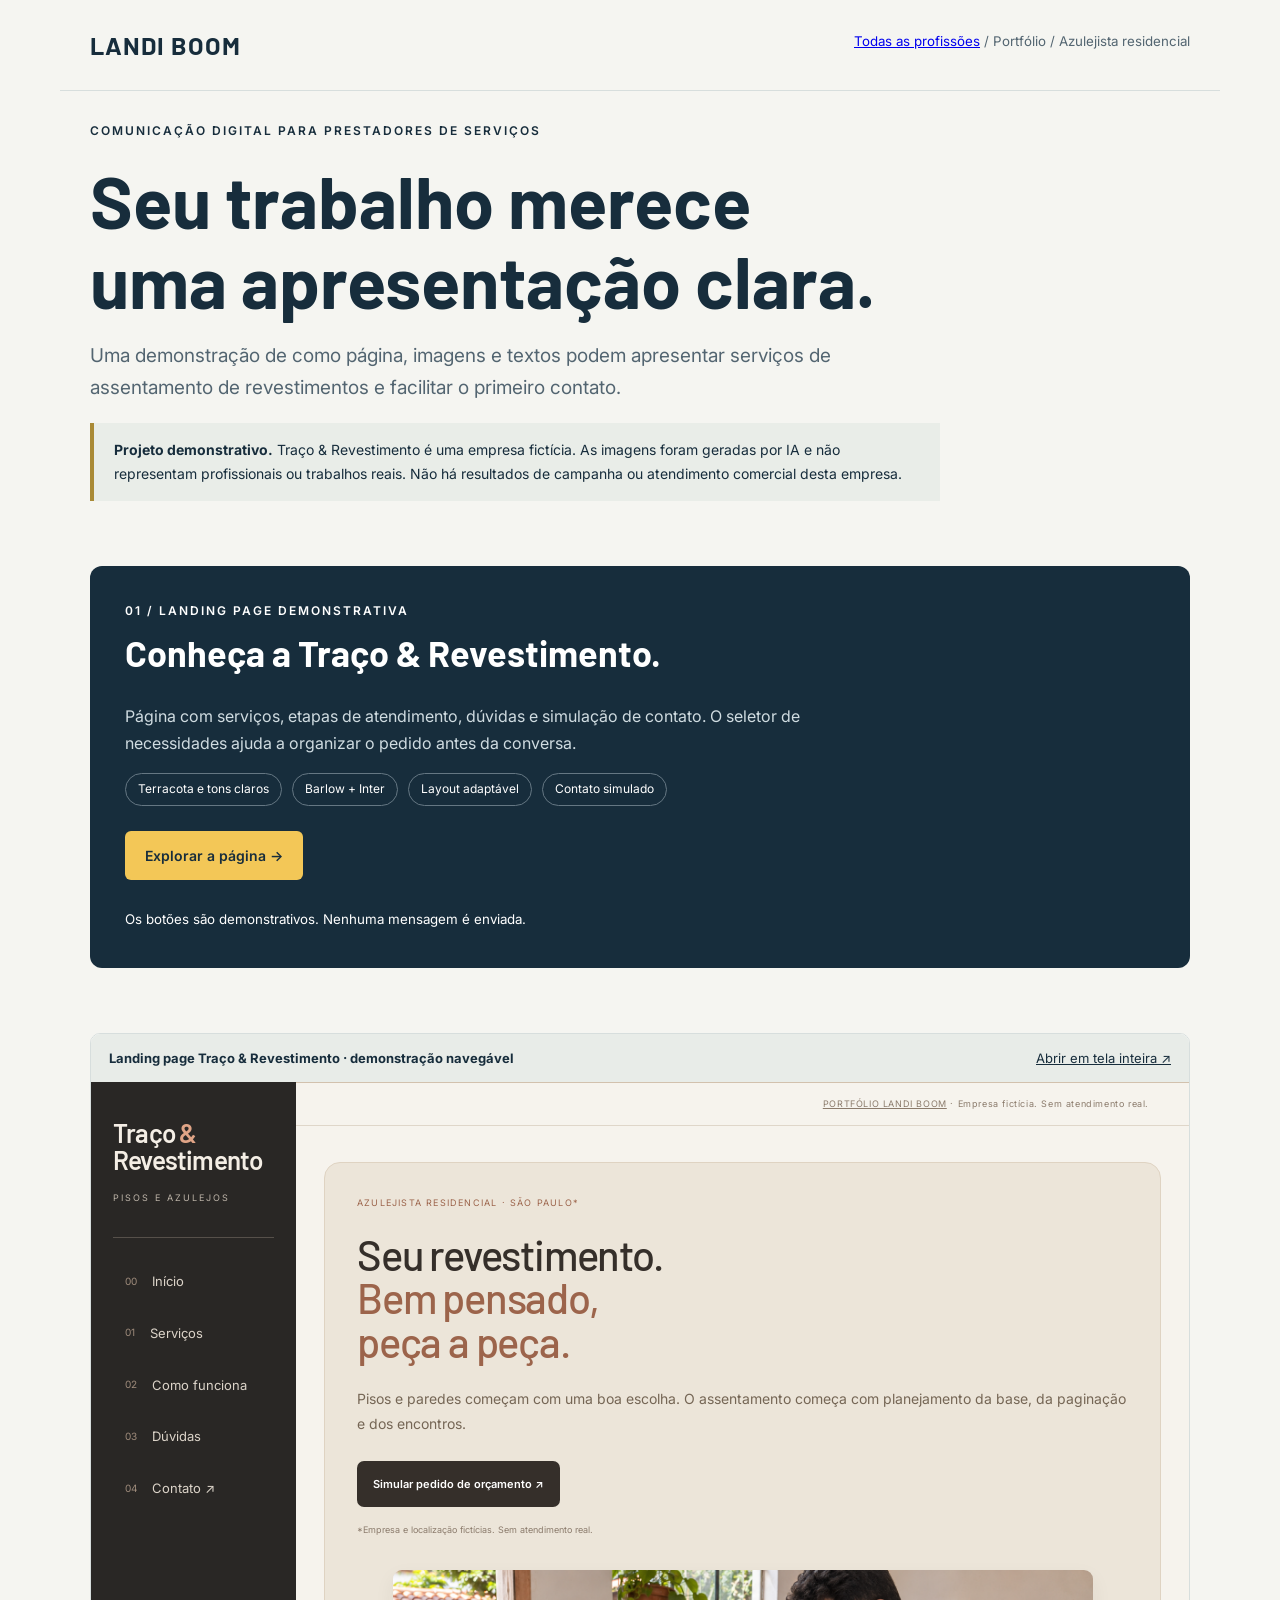
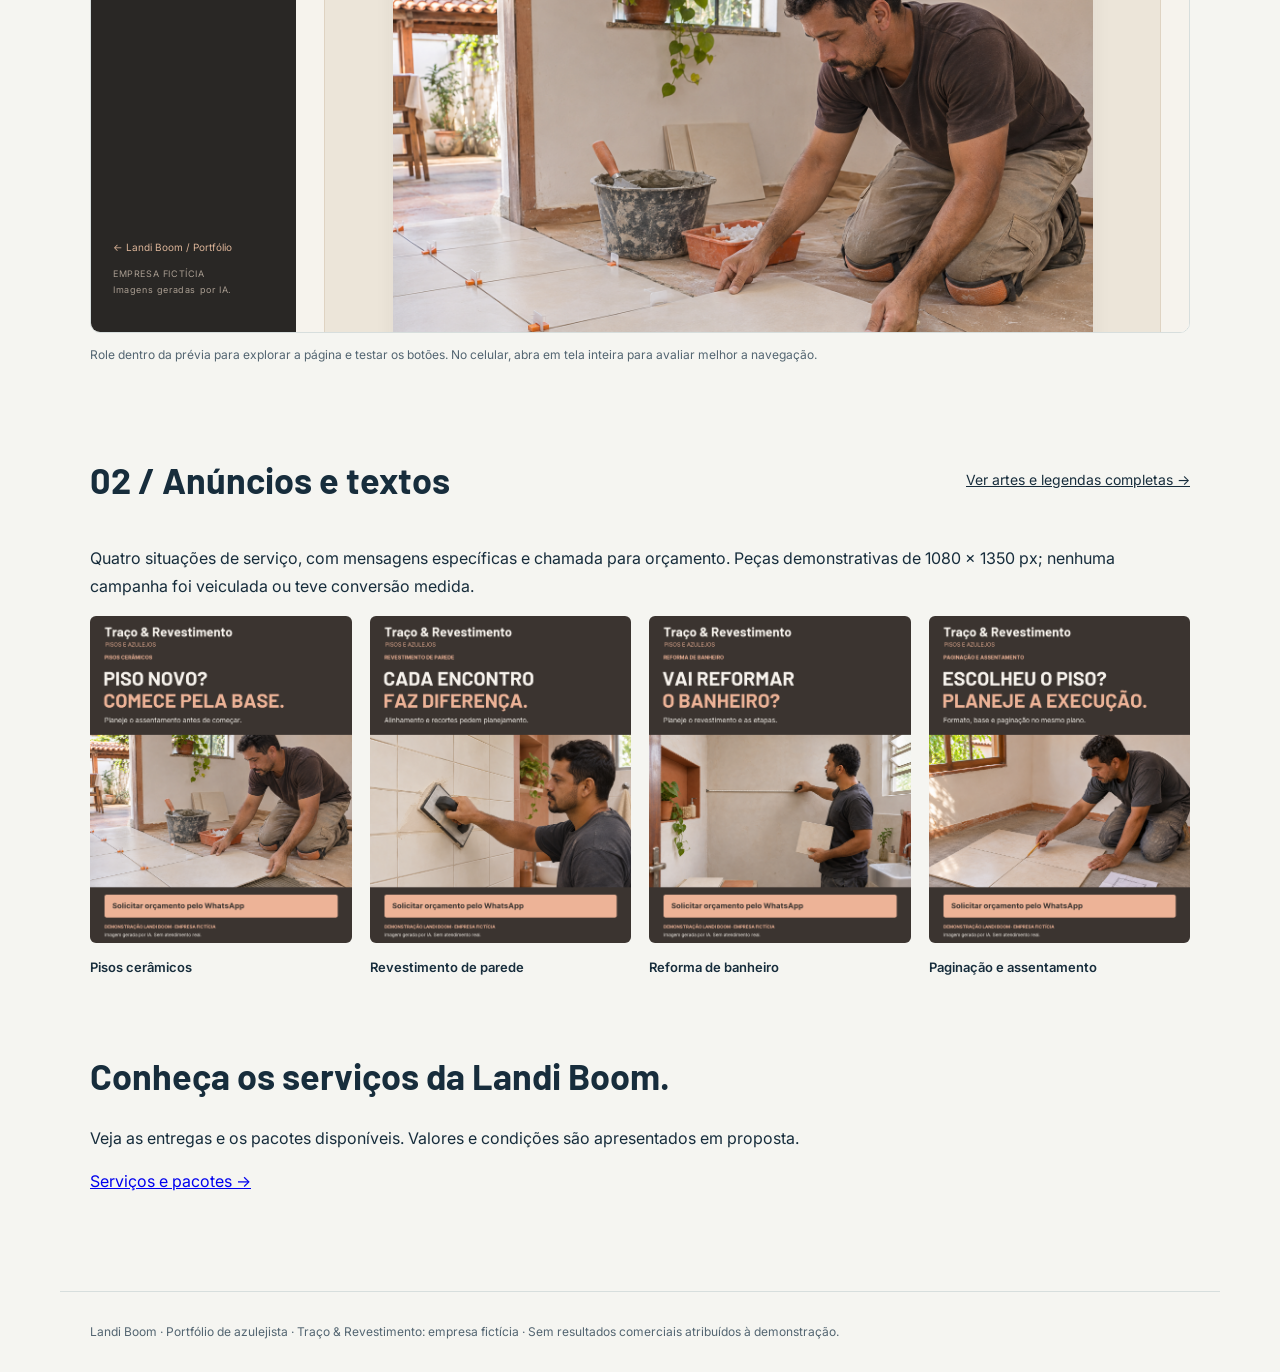
==== portfolio/azulejista/index.html @ f0038b18 "Publica site institucional e portfolio da Landi Boom" ====
<!doctype html><html lang="pt-BR"><head><meta charset="utf-8"><meta name="viewport" content="width=device-width,initial-scale=1"><title>Landi Boom | Portfólio de azulejista</title><meta name="description" content="Demonstração de landing page e anúncios para azulejista residencial. Projeto fictício Traço & Revestimento, por Landi Boom."><link href="https://fonts.googleapis.com/css2?family=Barlow:wght@600;700&family=Inter:wght@400;600&display=swap" rel="stylesheet"><style>
*{box-sizing:border-box}body{margin:0;background:#f5f5f1;color:#172d3c;font:16px/1.7 Inter,Arial,sans-serif}main,header,footer{max-width:1160px;padding:30px;margin:auto}header{display:flex;justify-content:space-between;gap:20px;border-bottom:1px solid #d7dedd}.brand{font:700 25px Barlow,Arial,sans-serif;letter-spacing:1px}header small{color:#536571}h1,h2,h3{font-family:Barlow,Arial,sans-serif;line-height:1.1}h1{font-size:clamp(42px,6vw,72px);margin:20px 0}h2{font-size:36px}h3{font-size:25px}.kicker{font-size:12px;font-weight:600;letter-spacing:2px;text-transform:uppercase}.lead{font-size:19px;max-width:760px;color:#536571}.notice{border-left:4px solid #a98a36;padding:15px 20px;background:#e9ede8;font-size:14px;max-width:850px}.actions{display:flex;gap:12px;flex-wrap:wrap;margin:25px 0}.button{display:inline-block;background:#172d3c;color:white;border-radius:6px;padding:13px 20px;text-decoration:none;font-weight:600;font-size:14px}.button.secondary{background:#e6eae6;color:#172d3c}section{margin:65px 0}.project{padding:35px;background:#172d3c;color:white;border-radius:12px}.project h2{margin-top:12px}.project p{max-width:760px;color:#d0dce1}.project .button{background:#f3c757;color:#172d3c}.tags{display:flex;gap:10px;flex-wrap:wrap}.tags span{border:1px solid #657783;border-radius:30px;padding:5px 12px;font-size:12px}.gallery{display:grid;grid-template-columns:repeat(4,1fr);gap:18px}.gallery img{width:100%;height:auto;display:block;border-radius:6px}.gallery a{color:inherit;text-decoration:none}.gallery p{font-size:13px;font-weight:600}.section-head{display:flex;justify-content:space-between;align-items:center;gap:20px}.section-head a{color:inherit;font-size:14px}.table-wrap{overflow-x:auto}table{width:100%;border-collapse:collapse;background:white;font-size:14px}th,td{padding:18px;text-align:left;vertical-align:top;border-bottom:1px solid #d7dedd}th{background:#e8ece8;font-size:12px}td:first-child{font-weight:600}td:nth-child(2){min-width:260px}.terms{font-size:13px;color:#536571;max-width:950px}.terms li{margin:10px 0}.conditions{display:grid;grid-template-columns:1fr 1fr;gap:25px}.conditions article{background:white;padding:24px;border:1px solid #d7dedd;border-radius:8px}.conditions h3{margin:0 0 15px}.conditions p{font-size:14px}.status{font-size:13px;color:#536571}footer{border-top:1px solid #d7dedd;font-size:12px;color:#536571}a:focus-visible{outline:3px solid #94731e;outline-offset:4px}@media(max-width:800px){main,header,footer{padding:22px}.gallery{grid-template-columns:1fr 1fr}.conditions{grid-template-columns:1fr}.project{padding:24px}.section-head{align-items:start;flex-direction:column}header{flex-direction:column;gap:0}section{margin:45px 0}}@media print{.actions{display:none}section{break-inside:avoid}.gallery{grid-template-columns:repeat(4,1fr)}body{font-size:11px}h1{font-size:38px}}
.demo-preview{margin-top:28px;border:1px solid #d7dedd;border-radius:10px;overflow:hidden;background:white}.preview-bar{display:flex;justify-content:space-between;align-items:center;gap:15px;padding:13px 18px;background:#e8ece8;font-size:13px}.preview-bar a{color:#172d3c}.demo-preview iframe{display:block;width:100%;height:850px;border:0;background:#f7f7f2}.preview-hint{font-size:12px;color:#536571;margin:12px 0}@media(max-width:800px){.demo-preview iframe{height:720px}.preview-bar{align-items:start;flex-direction:column;gap:5px}}@media print{.demo-preview{display:none}}
</style><style>.portfolio-float-tools{position:fixed;right:18px;bottom:18px;z-index:200;display:flex;flex-direction:column;gap:10px}.portfolio-float-tools a,.portfolio-float-tools button{width:47px;height:47px;display:grid;place-items:center;background:#172018;color:#fff;border:1px solid #d4dfce;border-radius:50%;box-shadow:0 3px 12px #0003;text-decoration:none;font:600 23px/1 Arial,sans-serif;cursor:pointer}.portfolio-float-tools a:hover,.portfolio-float-tools button:hover{background:#344732}.portfolio-float-tools a:focus-visible,.portfolio-float-tools button:focus-visible{outline:3px solid #00e635;outline-offset:3px}.floating-top,.top#top{display:none!important}@media(max-width:700px){.portfolio-float-tools{right:12px;bottom:calc(12px + env(safe-area-inset-bottom,0px))}}@media print{.portfolio-float-tools{display:none}}</style><style>.standard-portfolio-top{position:fixed;right:24px;bottom:24px;z-index:200;width:50px;height:50px;display:grid;place-items:center;border:1px solid #111711;border-radius:50%;background:#00e635;color:#101610;text-decoration:none;font:600 28px/1 Arial,sans-serif;box-shadow:0 4px 16px #0003}.standard-portfolio-top[hidden]{display:none}.standard-portfolio-top:hover{background:#00ce30}.standard-portfolio-top:focus-visible{outline:3px solid #f000d4;outline-offset:4px}@media(max-width:850px){.standard-portfolio-top{right:16px;bottom:calc(16px + env(safe-area-inset-bottom,0px));width:48px;height:48px}}</style></head><body><header><span class="brand">LANDI BOOM</span><small><a href="../index.html">Todas as profissões</a> / Portfólio / Azulejista residencial</small></header><main><div class="kicker">Comunicação digital para prestadores de serviços</div><h1>Seu trabalho merece<br>uma apresentação clara.</h1><p class="lead">Uma demonstração de como página, imagens e textos podem apresentar serviços de assentamento de revestimentos e facilitar o primeiro contato.</p><p class="notice"><strong>Projeto demonstrativo.</strong> Traço & Revestimento é uma empresa fictícia. As imagens foram geradas por IA e não representam profissionais ou trabalhos reais. Não há resultados de campanha ou atendimento comercial desta empresa.</p>
<section class="project"><div class="kicker">01 / Landing page demonstrativa</div><h2>Conheça a Traço & Revestimento.</h2><p>Página com serviços, etapas de atendimento, dúvidas e simulação de contato. O seletor de necessidades ajuda a organizar o pedido antes da conversa.</p><div class="tags"><span>Terracota e tons claros</span><span>Barlow + Inter</span><span>Layout adaptável</span><span>Contato simulado</span></div><div class="actions"><a class="button" href="demonstracao/index.html">Explorar a página →</a></div><small>Os botões são demonstrativos. Nenhuma mensagem é enviada.</small></section>
<div class="demo-preview"><div class="preview-bar"><strong>Landing page Traço & Revestimento · demonstração navegável</strong><a href="demonstracao/index.html" target="_blank" rel="noopener">Abrir em tela inteira ↗</a></div><iframe src="demonstracao/index.html" title="Landing page demonstrativa da Traço & Revestimento" loading="lazy"></iframe></div><p class="preview-hint">Role dentro da prévia para explorar a página e testar os botões. No celular, abra em tela inteira para avaliar melhor a navegação.</p>
<section><div class="section-head"><h2>02 / Anúncios e textos</h2><a href="anuncios/index.html">Ver artes e legendas completas →</a></div><p>Quatro situações de serviço, com mensagens específicas e chamada para orçamento. Peças demonstrativas de 1080 × 1350 px; nenhuma campanha foi veiculada ou teve conversão medida.</p><div class="gallery"><a href="anuncios/anuncio-1.png"><img src="anuncios/anuncio-1.png" alt="Anúncio demonstrativo: Pisos cerâmicos" width="1080" height="1350" loading="lazy"><p>Pisos cerâmicos</p></a><a href="anuncios/anuncio-2.png"><img src="anuncios/anuncio-2.png" alt="Anúncio demonstrativo: Revestimento de parede" width="1080" height="1350" loading="lazy"><p>Revestimento de parede</p></a><a href="anuncios/anuncio-3.png"><img src="anuncios/anuncio-3.png" alt="Anúncio demonstrativo: Reforma de banheiro" width="1080" height="1350" loading="lazy"><p>Reforma de banheiro</p></a><a href="anuncios/anuncio-4.png"><img src="anuncios/anuncio-4.png" alt="Anúncio demonstrativo: Paginação e assentamento" width="1080" height="1350" loading="lazy"><p>Paginação e assentamento</p></a></div></section>
<section id="proposta"><h2>Conheça os serviços da Landi Boom.</h2><p>Veja as entregas e os pacotes disponíveis. Valores e condições são apresentados em proposta.</p><a href="../../servicos.html">Serviços e pacotes →</a></section></main><footer>Landi Boom · Portfólio de azulejista · Traço & Revestimento: empresa fictícia · Sem resultados comerciais atribuídos à demonstração.</footer><a class="standard-portfolio-top" id="portfolio-standard-top" href="#" aria-label="Voltar ao topo" title="Voltar ao topo" hidden>↑</a><script>const standardTop=document.getElementById('portfolio-standard-top');function showStandardTop(){standardTop.hidden=window.scrollY<400;}window.addEventListener('scroll',showStandardTop,{passive:true});window.addEventListener('pageshow',showStandardTop);showStandardTop();standardTop.addEventListener('click',event=>{event.preventDefault();window.scrollTo({top:0,behavior:window.matchMedia('(prefers-reduced-motion: reduce)').matches?'auto':'smooth'});});</script></body></html>
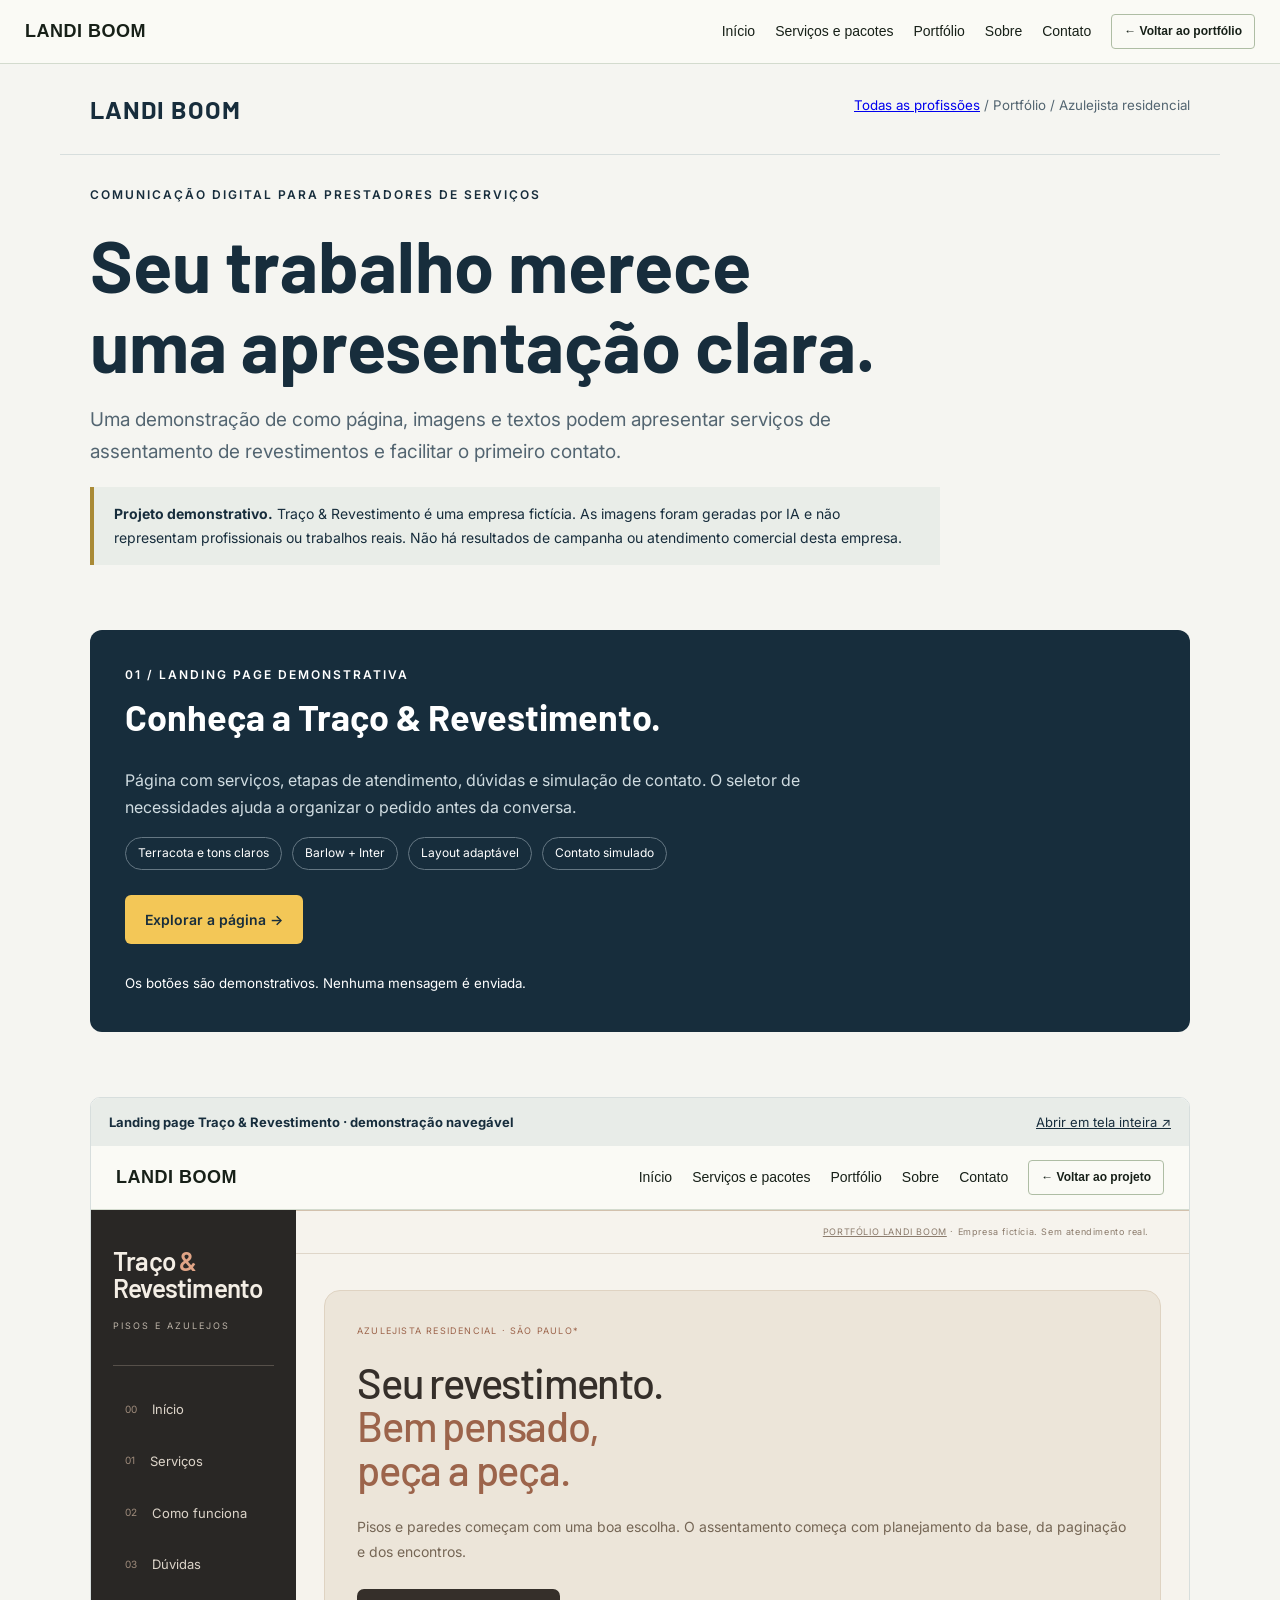
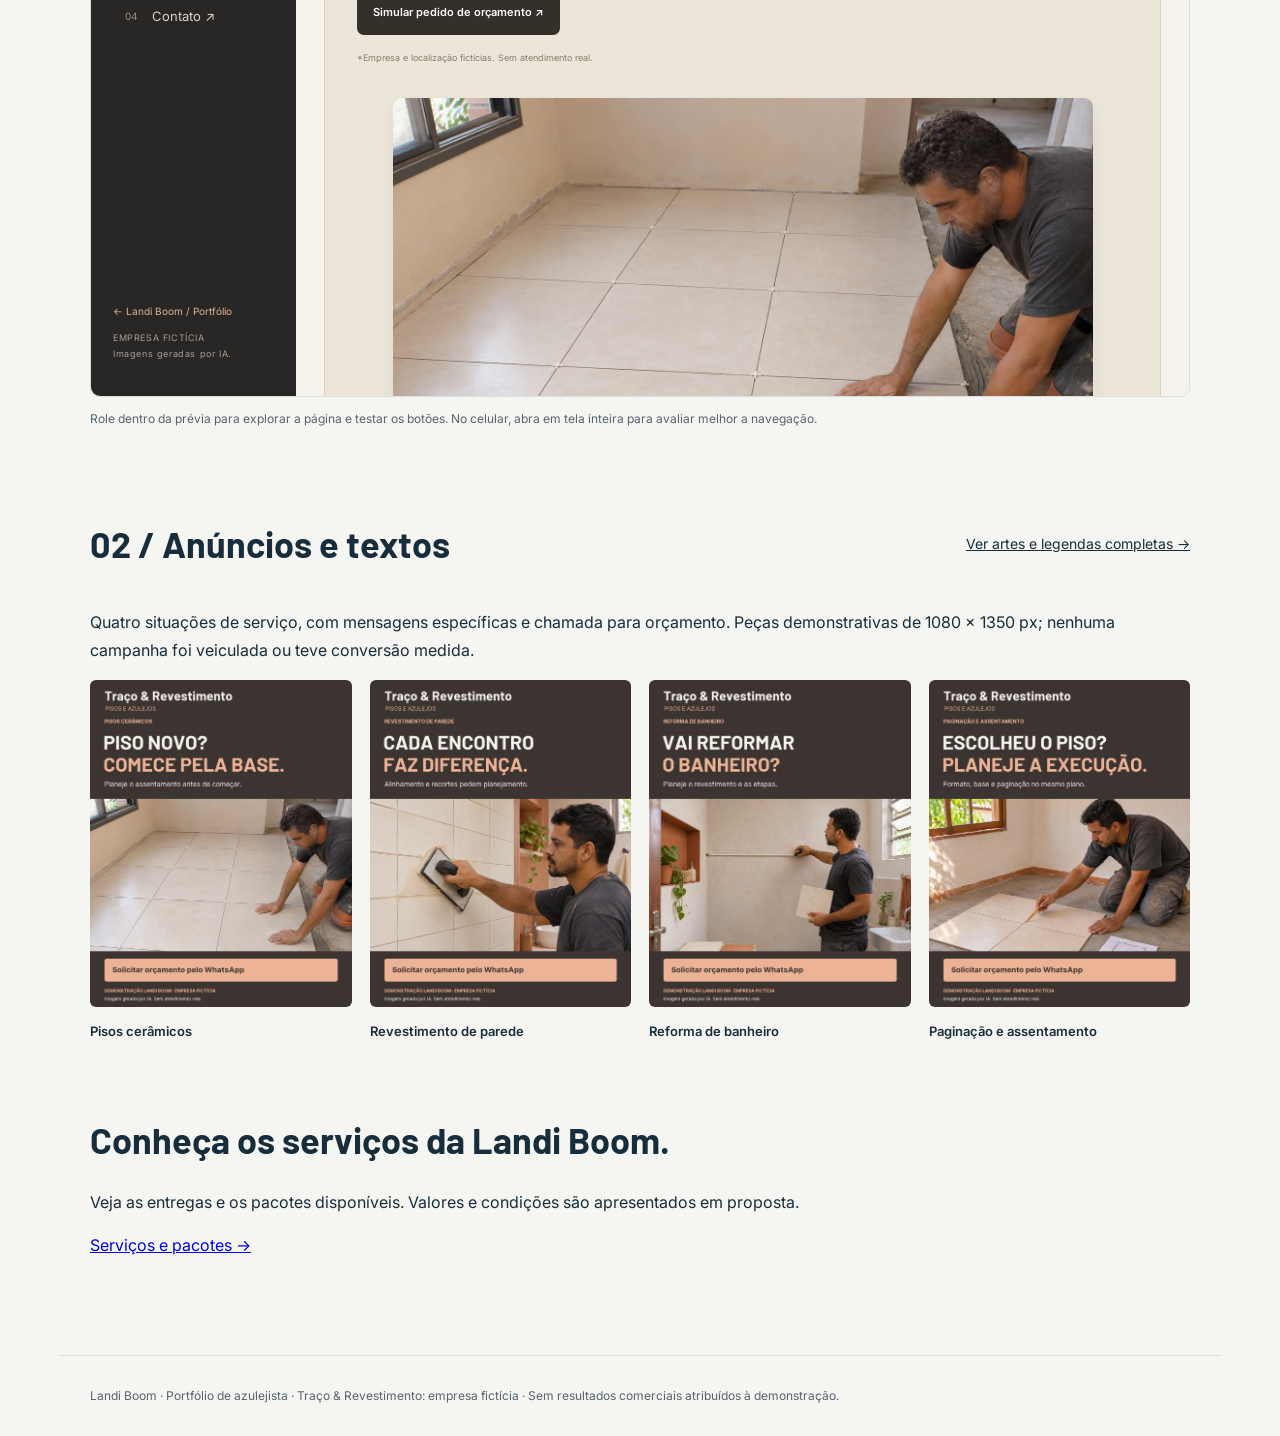
==== commit 590fd720: "Mantem navegacao da Landi Boom nas paginas do portfolio" ====
--- a/portfolio/azulejista/index.html
+++ b/portfolio/azulejista/index.html
@@ -1,7 +1,7 @@
 <!doctype html><html lang="pt-BR"><head><meta charset="utf-8"><meta name="viewport" content="width=device-width,initial-scale=1"><title>Landi Boom | Portfólio de azulejista</title><meta name="description" content="Demonstração de landing page e anúncios para azulejista residencial. Projeto fictício Traço & Revestimento, por Landi Boom."><link href="https://fonts.googleapis.com/css2?family=Barlow:wght@600;700&family=Inter:wght@400;600&display=swap" rel="stylesheet"><style>
 *{box-sizing:border-box}body{margin:0;background:#f5f5f1;color:#172d3c;font:16px/1.7 Inter,Arial,sans-serif}main,header,footer{max-width:1160px;padding:30px;margin:auto}header{display:flex;justify-content:space-between;gap:20px;border-bottom:1px solid #d7dedd}.brand{font:700 25px Barlow,Arial,sans-serif;letter-spacing:1px}header small{color:#536571}h1,h2,h3{font-family:Barlow,Arial,sans-serif;line-height:1.1}h1{font-size:clamp(42px,6vw,72px);margin:20px 0}h2{font-size:36px}h3{font-size:25px}.kicker{font-size:12px;font-weight:600;letter-spacing:2px;text-transform:uppercase}.lead{font-size:19px;max-width:760px;color:#536571}.notice{border-left:4px solid #a98a36;padding:15px 20px;background:#e9ede8;font-size:14px;max-width:850px}.actions{display:flex;gap:12px;flex-wrap:wrap;margin:25px 0}.button{display:inline-block;background:#172d3c;color:white;border-radius:6px;padding:13px 20px;text-decoration:none;font-weight:600;font-size:14px}.button.secondary{background:#e6eae6;color:#172d3c}section{margin:65px 0}.project{padding:35px;background:#172d3c;color:white;border-radius:12px}.project h2{margin-top:12px}.project p{max-width:760px;color:#d0dce1}.project .button{background:#f3c757;color:#172d3c}.tags{display:flex;gap:10px;flex-wrap:wrap}.tags span{border:1px solid #657783;border-radius:30px;padding:5px 12px;font-size:12px}.gallery{display:grid;grid-template-columns:repeat(4,1fr);gap:18px}.gallery img{width:100%;height:auto;display:block;border-radius:6px}.gallery a{color:inherit;text-decoration:none}.gallery p{font-size:13px;font-weight:600}.section-head{display:flex;justify-content:space-between;align-items:center;gap:20px}.section-head a{color:inherit;font-size:14px}.table-wrap{overflow-x:auto}table{width:100%;border-collapse:collapse;background:white;font-size:14px}th,td{padding:18px;text-align:left;vertical-align:top;border-bottom:1px solid #d7dedd}th{background:#e8ece8;font-size:12px}td:first-child{font-weight:600}td:nth-child(2){min-width:260px}.terms{font-size:13px;color:#536571;max-width:950px}.terms li{margin:10px 0}.conditions{display:grid;grid-template-columns:1fr 1fr;gap:25px}.conditions article{background:white;padding:24px;border:1px solid #d7dedd;border-radius:8px}.conditions h3{margin:0 0 15px}.conditions p{font-size:14px}.status{font-size:13px;color:#536571}footer{border-top:1px solid #d7dedd;font-size:12px;color:#536571}a:focus-visible{outline:3px solid #94731e;outline-offset:4px}@media(max-width:800px){main,header,footer{padding:22px}.gallery{grid-template-columns:1fr 1fr}.conditions{grid-template-columns:1fr}.project{padding:24px}.section-head{align-items:start;flex-direction:column}header{flex-direction:column;gap:0}section{margin:45px 0}}@media print{.actions{display:none}section{break-inside:avoid}.gallery{grid-template-columns:repeat(4,1fr)}body{font-size:11px}h1{font-size:38px}}
 .demo-preview{margin-top:28px;border:1px solid #d7dedd;border-radius:10px;overflow:hidden;background:white}.preview-bar{display:flex;justify-content:space-between;align-items:center;gap:15px;padding:13px 18px;background:#e8ece8;font-size:13px}.preview-bar a{color:#172d3c}.demo-preview iframe{display:block;width:100%;height:850px;border:0;background:#f7f7f2}.preview-hint{font-size:12px;color:#536571;margin:12px 0}@media(max-width:800px){.demo-preview iframe{height:720px}.preview-bar{align-items:start;flex-direction:column;gap:5px}}@media print{.demo-preview{display:none}}
-</style><style>.portfolio-float-tools{position:fixed;right:18px;bottom:18px;z-index:200;display:flex;flex-direction:column;gap:10px}.portfolio-float-tools a,.portfolio-float-tools button{width:47px;height:47px;display:grid;place-items:center;background:#172018;color:#fff;border:1px solid #d4dfce;border-radius:50%;box-shadow:0 3px 12px #0003;text-decoration:none;font:600 23px/1 Arial,sans-serif;cursor:pointer}.portfolio-float-tools a:hover,.portfolio-float-tools button:hover{background:#344732}.portfolio-float-tools a:focus-visible,.portfolio-float-tools button:focus-visible{outline:3px solid #00e635;outline-offset:3px}.floating-top,.top#top{display:none!important}@media(max-width:700px){.portfolio-float-tools{right:12px;bottom:calc(12px + env(safe-area-inset-bottom,0px))}}@media print{.portfolio-float-tools{display:none}}</style><style>.standard-portfolio-top{position:fixed;right:24px;bottom:24px;z-index:200;width:50px;height:50px;display:grid;place-items:center;border:1px solid #111711;border-radius:50%;background:#00e635;color:#101610;text-decoration:none;font:600 28px/1 Arial,sans-serif;box-shadow:0 4px 16px #0003}.standard-portfolio-top[hidden]{display:none}.standard-portfolio-top:hover{background:#00ce30}.standard-portfolio-top:focus-visible{outline:3px solid #f000d4;outline-offset:4px}@media(max-width:850px){.standard-portfolio-top{right:16px;bottom:calc(16px + env(safe-area-inset-bottom,0px));width:48px;height:48px}}</style></head><body><header><span class="brand">LANDI BOOM</span><small><a href="../index.html">Todas as profissões</a> / Portfólio / Azulejista residencial</small></header><main><div class="kicker">Comunicação digital para prestadores de serviços</div><h1>Seu trabalho merece<br>uma apresentação clara.</h1><p class="lead">Uma demonstração de como página, imagens e textos podem apresentar serviços de assentamento de revestimentos e facilitar o primeiro contato.</p><p class="notice"><strong>Projeto demonstrativo.</strong> Traço & Revestimento é uma empresa fictícia. As imagens foram geradas por IA e não representam profissionais ou trabalhos reais. Não há resultados de campanha ou atendimento comercial desta empresa.</p>
+</style><style>.portfolio-float-tools{position:fixed;right:18px;bottom:18px;z-index:200;display:flex;flex-direction:column;gap:10px}.portfolio-float-tools a,.portfolio-float-tools button{width:47px;height:47px;display:grid;place-items:center;background:#172018;color:#fff;border:1px solid #d4dfce;border-radius:50%;box-shadow:0 3px 12px #0003;text-decoration:none;font:600 23px/1 Arial,sans-serif;cursor:pointer}.portfolio-float-tools a:hover,.portfolio-float-tools button:hover{background:#344732}.portfolio-float-tools a:focus-visible,.portfolio-float-tools button:focus-visible{outline:3px solid #00e635;outline-offset:3px}.floating-top,.top#top{display:none!important}@media(max-width:700px){.portfolio-float-tools{right:12px;bottom:calc(12px + env(safe-area-inset-bottom,0px))}}@media print{.portfolio-float-tools{display:none}}</style><style>.standard-portfolio-top{position:fixed;right:24px;bottom:24px;z-index:200;width:50px;height:50px;display:grid;place-items:center;border:1px solid #111711;border-radius:50%;background:#00e635;color:#101610;text-decoration:none;font:600 28px/1 Arial,sans-serif;box-shadow:0 4px 16px #0003}.standard-portfolio-top[hidden]{display:none}.standard-portfolio-top:hover{background:#00ce30}.standard-portfolio-top:focus-visible{outline:3px solid #f000d4;outline-offset:4px}@media(max-width:850px){.standard-portfolio-top{right:16px;bottom:calc(16px + env(safe-area-inset-bottom,0px));width:48px;height:48px}}</style><link rel="stylesheet" href="../../assets/portfolio-navigation.css"></head><body class="lb-has-site-navigation"><div class="lb-site-navigation" role="navigation" aria-label="Navegação do site Landi Boom"><a class="lb-brand" href="../../index.html">LANDI BOOM</a><div class="lb-links"><a href="../../index.html">Início</a><a href="../../servicos.html">Serviços e pacotes</a><a href="../../portfolio.html">Portfólio</a><a href="../../sobre.html">Sobre</a><a href="../../contato.html">Contato</a><a class="lb-return" href="../../portfolio.html">← Voltar ao portfólio</a></div></div><header><span class="brand">LANDI BOOM</span><small><a href="../index.html">Todas as profissões</a> / Portfólio / Azulejista residencial</small></header><main><div class="kicker">Comunicação digital para prestadores de serviços</div><h1>Seu trabalho merece<br>uma apresentação clara.</h1><p class="lead">Uma demonstração de como página, imagens e textos podem apresentar serviços de assentamento de revestimentos e facilitar o primeiro contato.</p><p class="notice"><strong>Projeto demonstrativo.</strong> Traço & Revestimento é uma empresa fictícia. As imagens foram geradas por IA e não representam profissionais ou trabalhos reais. Não há resultados de campanha ou atendimento comercial desta empresa.</p>
 <section class="project"><div class="kicker">01 / Landing page demonstrativa</div><h2>Conheça a Traço & Revestimento.</h2><p>Página com serviços, etapas de atendimento, dúvidas e simulação de contato. O seletor de necessidades ajuda a organizar o pedido antes da conversa.</p><div class="tags"><span>Terracota e tons claros</span><span>Barlow + Inter</span><span>Layout adaptável</span><span>Contato simulado</span></div><div class="actions"><a class="button" href="demonstracao/index.html">Explorar a página →</a></div><small>Os botões são demonstrativos. Nenhuma mensagem é enviada.</small></section>
 <div class="demo-preview"><div class="preview-bar"><strong>Landing page Traço & Revestimento · demonstração navegável</strong><a href="demonstracao/index.html" target="_blank" rel="noopener">Abrir em tela inteira ↗</a></div><iframe src="demonstracao/index.html" title="Landing page demonstrativa da Traço & Revestimento" loading="lazy"></iframe></div><p class="preview-hint">Role dentro da prévia para explorar a página e testar os botões. No celular, abra em tela inteira para avaliar melhor a navegação.</p>
 <section><div class="section-head"><h2>02 / Anúncios e textos</h2><a href="anuncios/index.html">Ver artes e legendas completas →</a></div><p>Quatro situações de serviço, com mensagens específicas e chamada para orçamento. Peças demonstrativas de 1080 × 1350 px; nenhuma campanha foi veiculada ou teve conversão medida.</p><div class="gallery"><a href="anuncios/anuncio-1.png"><img src="anuncios/anuncio-1.png" alt="Anúncio demonstrativo: Pisos cerâmicos" width="1080" height="1350" loading="lazy"><p>Pisos cerâmicos</p></a><a href="anuncios/anuncio-2.png"><img src="anuncios/anuncio-2.png" alt="Anúncio demonstrativo: Revestimento de parede" width="1080" height="1350" loading="lazy"><p>Revestimento de parede</p></a><a href="anuncios/anuncio-3.png"><img src="anuncios/anuncio-3.png" alt="Anúncio demonstrativo: Reforma de banheiro" width="1080" height="1350" loading="lazy"><p>Reforma de banheiro</p></a><a href="anuncios/anuncio-4.png"><img src="anuncios/anuncio-4.png" alt="Anúncio demonstrativo: Paginação e assentamento" width="1080" height="1350" loading="lazy"><p>Paginação e assentamento</p></a></div></section>
--- a/assets/portfolio-navigation.css
+++ b/assets/portfolio-navigation.css
@@ -0,0 +1 @@
+.lb-site-navigation{position:sticky;top:0;z-index:1000;background:#fafaf5;border-bottom:1px solid #d3dbce;color:#172018;padding:12px 25px;display:flex;align-items:center;justify-content:space-between;gap:15px;font:14px/1.4 Arial,sans-serif;min-height:64px;box-sizing:border-box}.lb-site-navigation a{color:#172018;text-decoration:none}.lb-site-navigation .lb-brand{font-size:18px;font-weight:700;letter-spacing:.5px;white-space:nowrap}.lb-site-navigation .lb-links{display:flex;align-items:center;gap:20px;flex-wrap:wrap}.lb-site-navigation .lb-return{padding:8px 12px;border:1px solid #aebda4;border-radius:4px;font-weight:600;font-size:12px}.lb-site-navigation a:hover{text-decoration:underline;text-underline-offset:4px}.lb-site-navigation a:focus-visible{outline:3px solid #00e635;outline-offset:4px}.lb-has-site-navigation .modern-rail{top:64px}.lb-has-site-navigation html{scroll-padding-top:90px}@media(max-width:950px){.lb-site-navigation{position:sticky;min-height:0;padding:12px 18px;align-items:flex-start;flex-wrap:wrap;gap:10px}.lb-site-navigation .lb-links{width:100%;gap:10px 16px;font-size:12px}.lb-site-navigation .lb-brand{font-size:17px}.lb-site-navigation .lb-return{margin-left:auto;padding:5px 9px}.lb-has-site-navigation .modern-rail{top:auto}}@media print{.lb-site-navigation{display:none}}
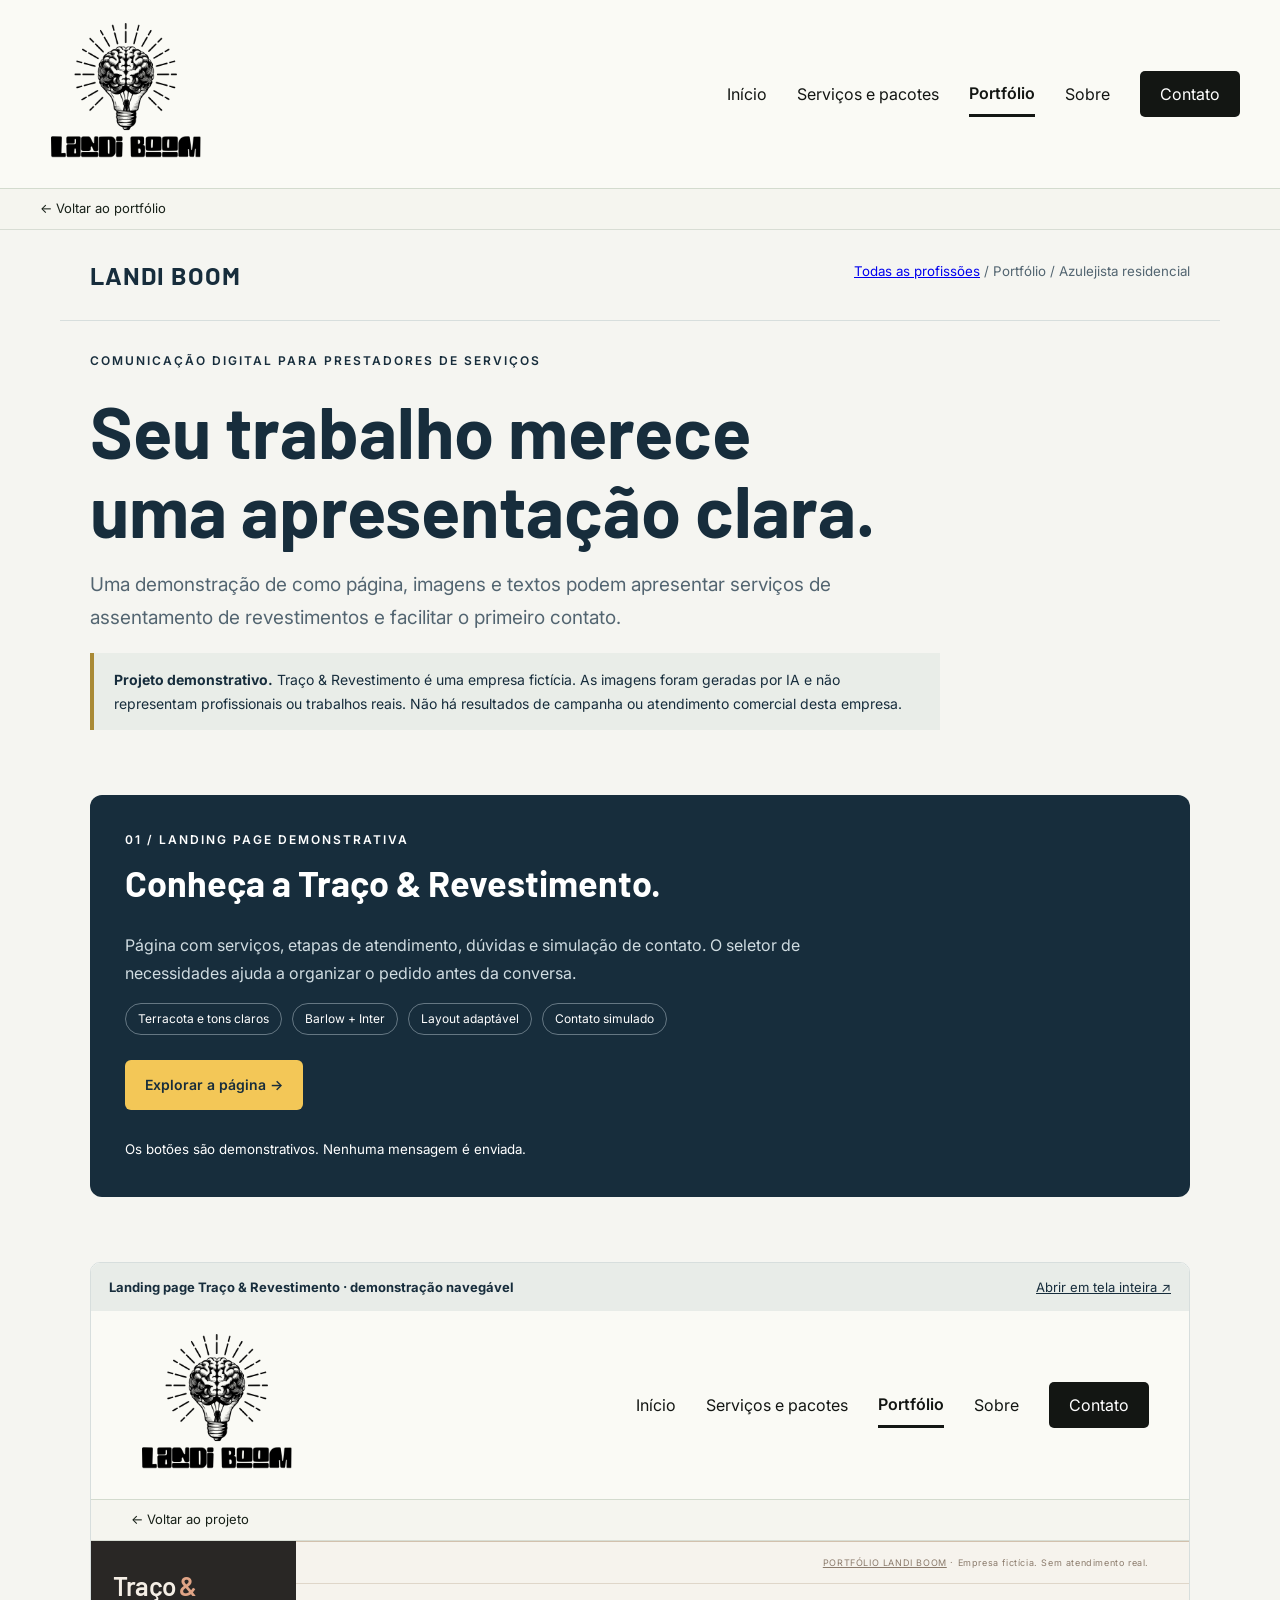
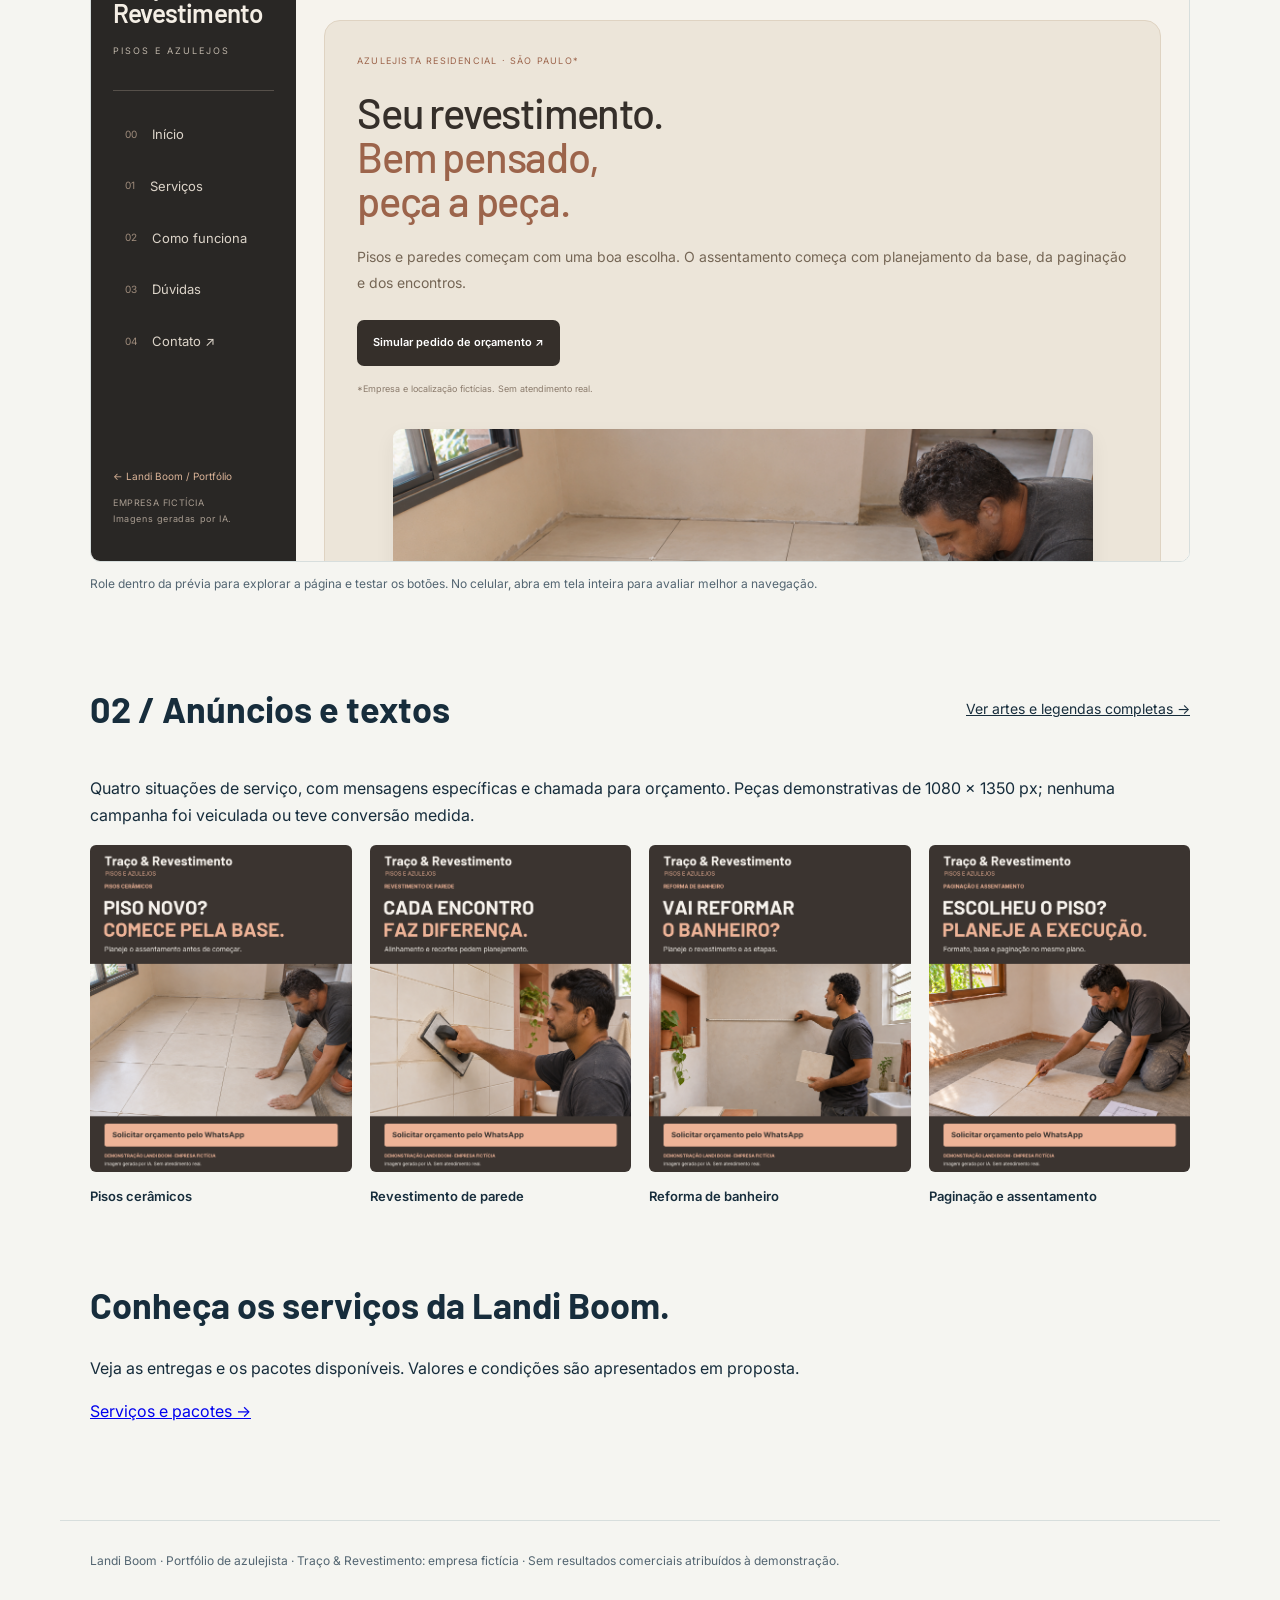
==== commit 6a758cdf: "Padroniza cabecalho completo nas paginas internas do portfolio" ====
--- a/portfolio/azulejista/index.html
+++ b/portfolio/azulejista/index.html
@@ -1,7 +1,7 @@
 <!doctype html><html lang="pt-BR"><head><meta charset="utf-8"><meta name="viewport" content="width=device-width,initial-scale=1"><title>Landi Boom | Portfólio de azulejista</title><meta name="description" content="Demonstração de landing page e anúncios para azulejista residencial. Projeto fictício Traço & Revestimento, por Landi Boom."><link href="https://fonts.googleapis.com/css2?family=Barlow:wght@600;700&family=Inter:wght@400;600&display=swap" rel="stylesheet"><style>
 *{box-sizing:border-box}body{margin:0;background:#f5f5f1;color:#172d3c;font:16px/1.7 Inter,Arial,sans-serif}main,header,footer{max-width:1160px;padding:30px;margin:auto}header{display:flex;justify-content:space-between;gap:20px;border-bottom:1px solid #d7dedd}.brand{font:700 25px Barlow,Arial,sans-serif;letter-spacing:1px}header small{color:#536571}h1,h2,h3{font-family:Barlow,Arial,sans-serif;line-height:1.1}h1{font-size:clamp(42px,6vw,72px);margin:20px 0}h2{font-size:36px}h3{font-size:25px}.kicker{font-size:12px;font-weight:600;letter-spacing:2px;text-transform:uppercase}.lead{font-size:19px;max-width:760px;color:#536571}.notice{border-left:4px solid #a98a36;padding:15px 20px;background:#e9ede8;font-size:14px;max-width:850px}.actions{display:flex;gap:12px;flex-wrap:wrap;margin:25px 0}.button{display:inline-block;background:#172d3c;color:white;border-radius:6px;padding:13px 20px;text-decoration:none;font-weight:600;font-size:14px}.button.secondary{background:#e6eae6;color:#172d3c}section{margin:65px 0}.project{padding:35px;background:#172d3c;color:white;border-radius:12px}.project h2{margin-top:12px}.project p{max-width:760px;color:#d0dce1}.project .button{background:#f3c757;color:#172d3c}.tags{display:flex;gap:10px;flex-wrap:wrap}.tags span{border:1px solid #657783;border-radius:30px;padding:5px 12px;font-size:12px}.gallery{display:grid;grid-template-columns:repeat(4,1fr);gap:18px}.gallery img{width:100%;height:auto;display:block;border-radius:6px}.gallery a{color:inherit;text-decoration:none}.gallery p{font-size:13px;font-weight:600}.section-head{display:flex;justify-content:space-between;align-items:center;gap:20px}.section-head a{color:inherit;font-size:14px}.table-wrap{overflow-x:auto}table{width:100%;border-collapse:collapse;background:white;font-size:14px}th,td{padding:18px;text-align:left;vertical-align:top;border-bottom:1px solid #d7dedd}th{background:#e8ece8;font-size:12px}td:first-child{font-weight:600}td:nth-child(2){min-width:260px}.terms{font-size:13px;color:#536571;max-width:950px}.terms li{margin:10px 0}.conditions{display:grid;grid-template-columns:1fr 1fr;gap:25px}.conditions article{background:white;padding:24px;border:1px solid #d7dedd;border-radius:8px}.conditions h3{margin:0 0 15px}.conditions p{font-size:14px}.status{font-size:13px;color:#536571}footer{border-top:1px solid #d7dedd;font-size:12px;color:#536571}a:focus-visible{outline:3px solid #94731e;outline-offset:4px}@media(max-width:800px){main,header,footer{padding:22px}.gallery{grid-template-columns:1fr 1fr}.conditions{grid-template-columns:1fr}.project{padding:24px}.section-head{align-items:start;flex-direction:column}header{flex-direction:column;gap:0}section{margin:45px 0}}@media print{.actions{display:none}section{break-inside:avoid}.gallery{grid-template-columns:repeat(4,1fr)}body{font-size:11px}h1{font-size:38px}}
 .demo-preview{margin-top:28px;border:1px solid #d7dedd;border-radius:10px;overflow:hidden;background:white}.preview-bar{display:flex;justify-content:space-between;align-items:center;gap:15px;padding:13px 18px;background:#e8ece8;font-size:13px}.preview-bar a{color:#172d3c}.demo-preview iframe{display:block;width:100%;height:850px;border:0;background:#f7f7f2}.preview-hint{font-size:12px;color:#536571;margin:12px 0}@media(max-width:800px){.demo-preview iframe{height:720px}.preview-bar{align-items:start;flex-direction:column;gap:5px}}@media print{.demo-preview{display:none}}
-</style><style>.portfolio-float-tools{position:fixed;right:18px;bottom:18px;z-index:200;display:flex;flex-direction:column;gap:10px}.portfolio-float-tools a,.portfolio-float-tools button{width:47px;height:47px;display:grid;place-items:center;background:#172018;color:#fff;border:1px solid #d4dfce;border-radius:50%;box-shadow:0 3px 12px #0003;text-decoration:none;font:600 23px/1 Arial,sans-serif;cursor:pointer}.portfolio-float-tools a:hover,.portfolio-float-tools button:hover{background:#344732}.portfolio-float-tools a:focus-visible,.portfolio-float-tools button:focus-visible{outline:3px solid #00e635;outline-offset:3px}.floating-top,.top#top{display:none!important}@media(max-width:700px){.portfolio-float-tools{right:12px;bottom:calc(12px + env(safe-area-inset-bottom,0px))}}@media print{.portfolio-float-tools{display:none}}</style><style>.standard-portfolio-top{position:fixed;right:24px;bottom:24px;z-index:200;width:50px;height:50px;display:grid;place-items:center;border:1px solid #111711;border-radius:50%;background:#00e635;color:#101610;text-decoration:none;font:600 28px/1 Arial,sans-serif;box-shadow:0 4px 16px #0003}.standard-portfolio-top[hidden]{display:none}.standard-portfolio-top:hover{background:#00ce30}.standard-portfolio-top:focus-visible{outline:3px solid #f000d4;outline-offset:4px}@media(max-width:850px){.standard-portfolio-top{right:16px;bottom:calc(16px + env(safe-area-inset-bottom,0px));width:48px;height:48px}}</style><link rel="stylesheet" href="../../assets/portfolio-navigation.css"></head><body class="lb-has-site-navigation"><div class="lb-site-navigation" role="navigation" aria-label="Navegação do site Landi Boom"><a class="lb-brand" href="../../index.html">LANDI BOOM</a><div class="lb-links"><a href="../../index.html">Início</a><a href="../../servicos.html">Serviços e pacotes</a><a href="../../portfolio.html">Portfólio</a><a href="../../sobre.html">Sobre</a><a href="../../contato.html">Contato</a><a class="lb-return" href="../../portfolio.html">← Voltar ao portfólio</a></div></div><header><span class="brand">LANDI BOOM</span><small><a href="../index.html">Todas as profissões</a> / Portfólio / Azulejista residencial</small></header><main><div class="kicker">Comunicação digital para prestadores de serviços</div><h1>Seu trabalho merece<br>uma apresentação clara.</h1><p class="lead">Uma demonstração de como página, imagens e textos podem apresentar serviços de assentamento de revestimentos e facilitar o primeiro contato.</p><p class="notice"><strong>Projeto demonstrativo.</strong> Traço & Revestimento é uma empresa fictícia. As imagens foram geradas por IA e não representam profissionais ou trabalhos reais. Não há resultados de campanha ou atendimento comercial desta empresa.</p>
+</style><style>.portfolio-float-tools{position:fixed;right:18px;bottom:18px;z-index:200;display:flex;flex-direction:column;gap:10px}.portfolio-float-tools a,.portfolio-float-tools button{width:47px;height:47px;display:grid;place-items:center;background:#172018;color:#fff;border:1px solid #d4dfce;border-radius:50%;box-shadow:0 3px 12px #0003;text-decoration:none;font:600 23px/1 Arial,sans-serif;cursor:pointer}.portfolio-float-tools a:hover,.portfolio-float-tools button:hover{background:#344732}.portfolio-float-tools a:focus-visible,.portfolio-float-tools button:focus-visible{outline:3px solid #00e635;outline-offset:3px}.floating-top,.top#top{display:none!important}@media(max-width:700px){.portfolio-float-tools{right:12px;bottom:calc(12px + env(safe-area-inset-bottom,0px))}}@media print{.portfolio-float-tools{display:none}}</style><style>.standard-portfolio-top{position:fixed;right:24px;bottom:24px;z-index:200;width:50px;height:50px;display:grid;place-items:center;border:1px solid #111711;border-radius:50%;background:#00e635;color:#101610;text-decoration:none;font:600 28px/1 Arial,sans-serif;box-shadow:0 4px 16px #0003}.standard-portfolio-top[hidden]{display:none}.standard-portfolio-top:hover{background:#00ce30}.standard-portfolio-top:focus-visible{outline:3px solid #f000d4;outline-offset:4px}@media(max-width:850px){.standard-portfolio-top{right:16px;bottom:calc(16px + env(safe-area-inset-bottom,0px));width:48px;height:48px}}</style><link rel="stylesheet" href="../../assets/portfolio-navigation.css"></head><body class="lb-has-site-navigation"><div class="lb-matched-header" id="lb-header-top" tabindex="-1"><header class="wrap header"><a class="brand" href="../../index.html" aria-label="Landi Boom, início"><img src="../../assets/logo-landi-boom-transparente.png" alt="Landi Boom" width="140" height="140"></a><button class="menu" aria-expanded="false" aria-controls="lb-navigation-1" id="lb-menu-1">Menu</button><nav id="lb-navigation-1" aria-label="Navegação principal"><a href="../../index.html">Início</a><a href="../../servicos.html">Serviços e pacotes</a><a href="../../portfolio.html" aria-current="page">Portfólio</a><a href="../../sobre.html">Sobre</a><a href="../../contato.html" class="nav-contact">Contato</a></nav></header></div><div class="lb-return-bar"><a href="../../portfolio.html">← Voltar ao portfólio</a></div><script>document.getElementById("lb-menu-1").addEventListener("click",function(){const open=this.getAttribute("aria-expanded")!=="true";this.setAttribute("aria-expanded",String(open));document.getElementById("lb-navigation-1").classList.toggle("open",open);});</script><header><span class="brand">LANDI BOOM</span><small><a href="../index.html">Todas as profissões</a> / Portfólio / Azulejista residencial</small></header><main><div class="kicker">Comunicação digital para prestadores de serviços</div><h1>Seu trabalho merece<br>uma apresentação clara.</h1><p class="lead">Uma demonstração de como página, imagens e textos podem apresentar serviços de assentamento de revestimentos e facilitar o primeiro contato.</p><p class="notice"><strong>Projeto demonstrativo.</strong> Traço & Revestimento é uma empresa fictícia. As imagens foram geradas por IA e não representam profissionais ou trabalhos reais. Não há resultados de campanha ou atendimento comercial desta empresa.</p>
 <section class="project"><div class="kicker">01 / Landing page demonstrativa</div><h2>Conheça a Traço & Revestimento.</h2><p>Página com serviços, etapas de atendimento, dúvidas e simulação de contato. O seletor de necessidades ajuda a organizar o pedido antes da conversa.</p><div class="tags"><span>Terracota e tons claros</span><span>Barlow + Inter</span><span>Layout adaptável</span><span>Contato simulado</span></div><div class="actions"><a class="button" href="demonstracao/index.html">Explorar a página →</a></div><small>Os botões são demonstrativos. Nenhuma mensagem é enviada.</small></section>
 <div class="demo-preview"><div class="preview-bar"><strong>Landing page Traço & Revestimento · demonstração navegável</strong><a href="demonstracao/index.html" target="_blank" rel="noopener">Abrir em tela inteira ↗</a></div><iframe src="demonstracao/index.html" title="Landing page demonstrativa da Traço & Revestimento" loading="lazy"></iframe></div><p class="preview-hint">Role dentro da prévia para explorar a página e testar os botões. No celular, abra em tela inteira para avaliar melhor a navegação.</p>
 <section><div class="section-head"><h2>02 / Anúncios e textos</h2><a href="anuncios/index.html">Ver artes e legendas completas →</a></div><p>Quatro situações de serviço, com mensagens específicas e chamada para orçamento. Peças demonstrativas de 1080 × 1350 px; nenhuma campanha foi veiculada ou teve conversão medida.</p><div class="gallery"><a href="anuncios/anuncio-1.png"><img src="anuncios/anuncio-1.png" alt="Anúncio demonstrativo: Pisos cerâmicos" width="1080" height="1350" loading="lazy"><p>Pisos cerâmicos</p></a><a href="anuncios/anuncio-2.png"><img src="anuncios/anuncio-2.png" alt="Anúncio demonstrativo: Revestimento de parede" width="1080" height="1350" loading="lazy"><p>Revestimento de parede</p></a><a href="anuncios/anuncio-3.png"><img src="anuncios/anuncio-3.png" alt="Anúncio demonstrativo: Reforma de banheiro" width="1080" height="1350" loading="lazy"><p>Reforma de banheiro</p></a><a href="anuncios/anuncio-4.png"><img src="anuncios/anuncio-4.png" alt="Anúncio demonstrativo: Paginação e assentamento" width="1080" height="1350" loading="lazy"><p>Paginação e assentamento</p></a></div></section>
--- a/assets/portfolio-navigation.css
+++ b/assets/portfolio-navigation.css
@@ -1 +1 @@
-.lb-site-navigation{position:sticky;top:0;z-index:1000;background:#fafaf5;border-bottom:1px solid #d3dbce;color:#172018;padding:12px 25px;display:flex;align-items:center;justify-content:space-between;gap:15px;font:14px/1.4 Arial,sans-serif;min-height:64px;box-sizing:border-box}.lb-site-navigation a{color:#172018;text-decoration:none}.lb-site-navigation .lb-brand{font-size:18px;font-weight:700;letter-spacing:.5px;white-space:nowrap}.lb-site-navigation .lb-links{display:flex;align-items:center;gap:20px;flex-wrap:wrap}.lb-site-navigation .lb-return{padding:8px 12px;border:1px solid #aebda4;border-radius:4px;font-weight:600;font-size:12px}.lb-site-navigation a:hover{text-decoration:underline;text-underline-offset:4px}.lb-site-navigation a:focus-visible{outline:3px solid #00e635;outline-offset:4px}.lb-has-site-navigation .modern-rail{top:64px}.lb-has-site-navigation html{scroll-padding-top:90px}@media(max-width:950px){.lb-site-navigation{position:sticky;min-height:0;padding:12px 18px;align-items:flex-start;flex-wrap:wrap;gap:10px}.lb-site-navigation .lb-links{width:100%;gap:10px 16px;font-size:12px}.lb-site-navigation .lb-brand{font-size:17px}.lb-site-navigation .lb-return{margin-left:auto;padding:5px 9px}.lb-has-site-navigation .modern-rail{top:auto}}@media print{.lb-site-navigation{display:none}}+.lb-matched-header{background:#fafaf5;border-bottom:1px solid #d3dbce;color:#131613;position:relative;z-index:1000;font:16px/1.5 Inter,Arial,sans-serif}.lb-matched-header *{box-sizing:border-box}.lb-matched-header header{max-width:1280px;margin:auto;padding:8px 40px;min-height:184px;display:flex;justify-content:space-between;align-items:center;gap:40px;border:0;background:transparent}.lb-matched-header .brand{display:block;max-width:none;text-decoration:none}.lb-matched-header .brand img{width:172px;height:172px;display:block;object-fit:contain;background:transparent}.lb-matched-header nav{display:flex;gap:30px;align-items:center;margin:0;width:auto}.lb-matched-header nav a{font:400 16px/1.5 Inter,Arial,sans-serif;display:inline-block;padding:9px 0;text-decoration:none;color:#131613;border:0}.lb-matched-header nav a[aria-current=page]{font-weight:600;border-bottom:3px solid #131613}.lb-matched-header nav .nav-contact{padding:11px 20px;background:#131613;color:white;border-radius:5px}.lb-matched-header .menu{display:none}.lb-return-bar{padding:10px 40px;background:#f5f5ef;border-bottom:1px solid #d8ddd4;font:13px/1.5 Inter,Arial,sans-serif;position:relative;z-index:1000}.lb-return-bar a{color:#172018;text-decoration:none}.lb-return-bar a:hover{text-decoration:underline}.lb-matched-header a:focus-visible,.lb-matched-header button:focus-visible,.lb-return-bar a:focus-visible{outline:3px solid #00e635;outline-offset:4px}.lb-has-site-navigation .modern-rail{top:0;z-index:15}.lb-has-site-navigation:has(.modern-rail) .modern-rail{top:224px}.lb-has-site-navigation .modern-rail nav{max-height:40vh;overflow:auto}@media(max-width:1000px){.lb-matched-header header{min-height:150px;padding:8px 24px;gap:15px;flex-wrap:wrap}.lb-matched-header .brand img{width:140px;height:140px}}@media(max-width:950px){.lb-matched-header header{min-height:142px}.lb-matched-header .brand img{width:132px;height:132px}.lb-matched-header .menu{display:block;background:transparent;border:1px solid #bdc7b3;border-radius:5px;padding:10px 16px;font:16px Inter,Arial,sans-serif;color:#232c22}.lb-matched-header nav{display:none;width:100%;align-items:stretch;gap:0}.lb-matched-header nav.open{display:flex;flex-direction:column}.lb-matched-header nav a{padding:12px 0}.lb-return-bar{padding:10px 24px}.lb-has-site-navigation:has(.modern-rail) .modern-rail{top:auto}}@media print{.lb-matched-header,.lb-return-bar{display:none}}
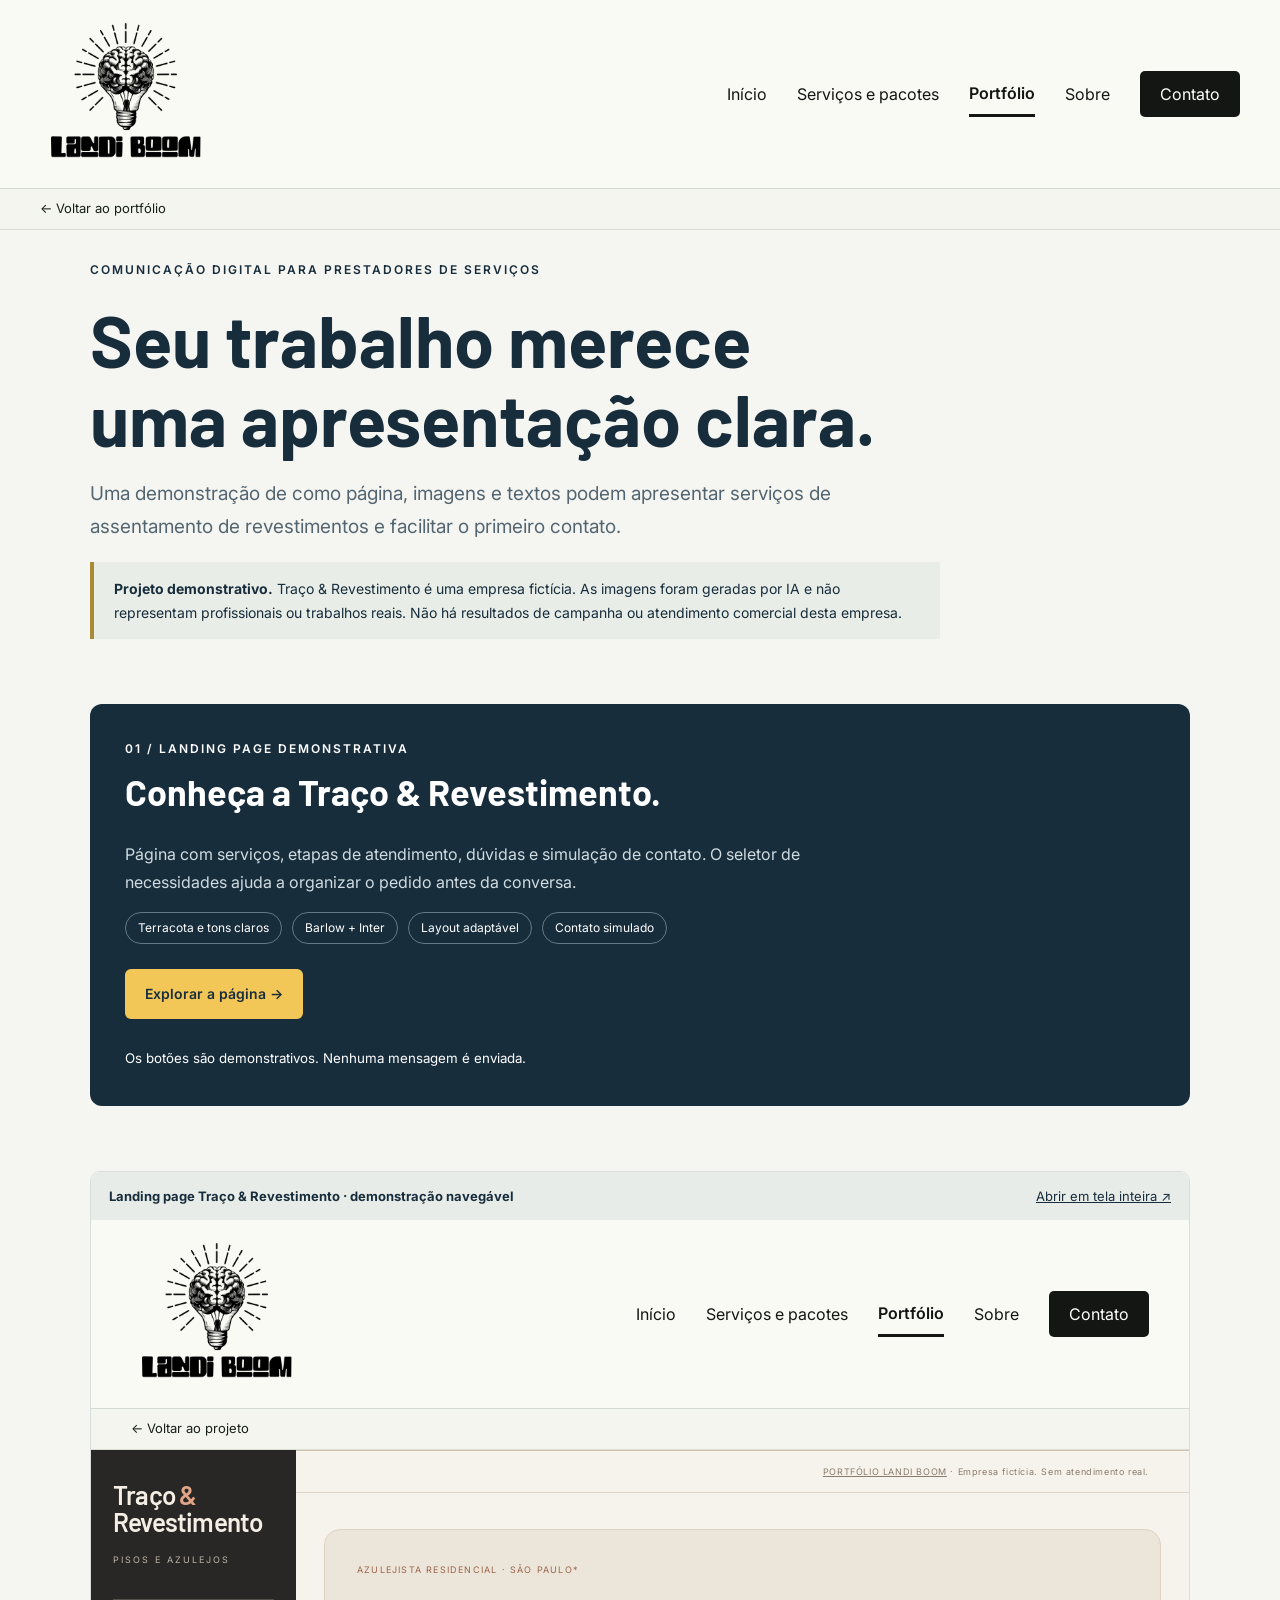
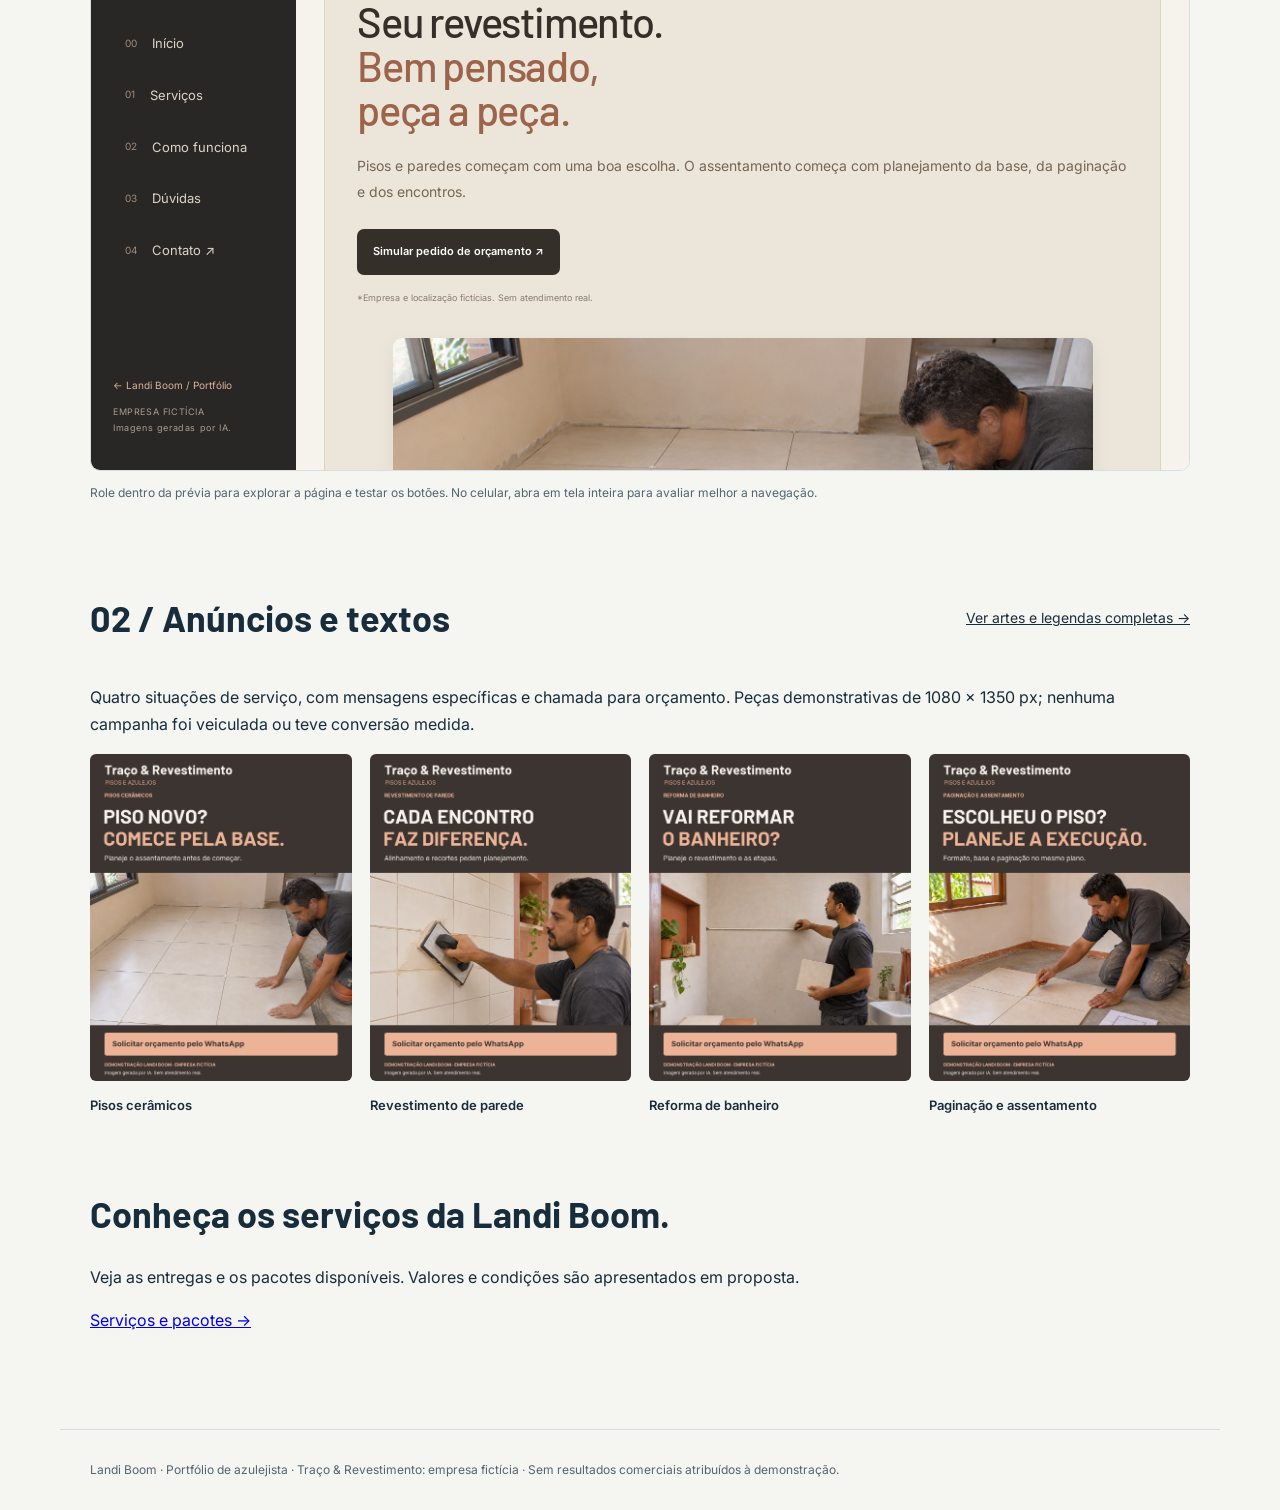
==== commit 6a1e7c2c: "Corrige estilos do cabecalho interno e remove titulo duplicado" ====
--- a/portfolio/azulejista/index.html
+++ b/portfolio/azulejista/index.html
@@ -1,7 +1,7 @@
 <!doctype html><html lang="pt-BR"><head><meta charset="utf-8"><meta name="viewport" content="width=device-width,initial-scale=1"><title>Landi Boom | Portfólio de azulejista</title><meta name="description" content="Demonstração de landing page e anúncios para azulejista residencial. Projeto fictício Traço & Revestimento, por Landi Boom."><link href="https://fonts.googleapis.com/css2?family=Barlow:wght@600;700&family=Inter:wght@400;600&display=swap" rel="stylesheet"><style>
 *{box-sizing:border-box}body{margin:0;background:#f5f5f1;color:#172d3c;font:16px/1.7 Inter,Arial,sans-serif}main,header,footer{max-width:1160px;padding:30px;margin:auto}header{display:flex;justify-content:space-between;gap:20px;border-bottom:1px solid #d7dedd}.brand{font:700 25px Barlow,Arial,sans-serif;letter-spacing:1px}header small{color:#536571}h1,h2,h3{font-family:Barlow,Arial,sans-serif;line-height:1.1}h1{font-size:clamp(42px,6vw,72px);margin:20px 0}h2{font-size:36px}h3{font-size:25px}.kicker{font-size:12px;font-weight:600;letter-spacing:2px;text-transform:uppercase}.lead{font-size:19px;max-width:760px;color:#536571}.notice{border-left:4px solid #a98a36;padding:15px 20px;background:#e9ede8;font-size:14px;max-width:850px}.actions{display:flex;gap:12px;flex-wrap:wrap;margin:25px 0}.button{display:inline-block;background:#172d3c;color:white;border-radius:6px;padding:13px 20px;text-decoration:none;font-weight:600;font-size:14px}.button.secondary{background:#e6eae6;color:#172d3c}section{margin:65px 0}.project{padding:35px;background:#172d3c;color:white;border-radius:12px}.project h2{margin-top:12px}.project p{max-width:760px;color:#d0dce1}.project .button{background:#f3c757;color:#172d3c}.tags{display:flex;gap:10px;flex-wrap:wrap}.tags span{border:1px solid #657783;border-radius:30px;padding:5px 12px;font-size:12px}.gallery{display:grid;grid-template-columns:repeat(4,1fr);gap:18px}.gallery img{width:100%;height:auto;display:block;border-radius:6px}.gallery a{color:inherit;text-decoration:none}.gallery p{font-size:13px;font-weight:600}.section-head{display:flex;justify-content:space-between;align-items:center;gap:20px}.section-head a{color:inherit;font-size:14px}.table-wrap{overflow-x:auto}table{width:100%;border-collapse:collapse;background:white;font-size:14px}th,td{padding:18px;text-align:left;vertical-align:top;border-bottom:1px solid #d7dedd}th{background:#e8ece8;font-size:12px}td:first-child{font-weight:600}td:nth-child(2){min-width:260px}.terms{font-size:13px;color:#536571;max-width:950px}.terms li{margin:10px 0}.conditions{display:grid;grid-template-columns:1fr 1fr;gap:25px}.conditions article{background:white;padding:24px;border:1px solid #d7dedd;border-radius:8px}.conditions h3{margin:0 0 15px}.conditions p{font-size:14px}.status{font-size:13px;color:#536571}footer{border-top:1px solid #d7dedd;font-size:12px;color:#536571}a:focus-visible{outline:3px solid #94731e;outline-offset:4px}@media(max-width:800px){main,header,footer{padding:22px}.gallery{grid-template-columns:1fr 1fr}.conditions{grid-template-columns:1fr}.project{padding:24px}.section-head{align-items:start;flex-direction:column}header{flex-direction:column;gap:0}section{margin:45px 0}}@media print{.actions{display:none}section{break-inside:avoid}.gallery{grid-template-columns:repeat(4,1fr)}body{font-size:11px}h1{font-size:38px}}
 .demo-preview{margin-top:28px;border:1px solid #d7dedd;border-radius:10px;overflow:hidden;background:white}.preview-bar{display:flex;justify-content:space-between;align-items:center;gap:15px;padding:13px 18px;background:#e8ece8;font-size:13px}.preview-bar a{color:#172d3c}.demo-preview iframe{display:block;width:100%;height:850px;border:0;background:#f7f7f2}.preview-hint{font-size:12px;color:#536571;margin:12px 0}@media(max-width:800px){.demo-preview iframe{height:720px}.preview-bar{align-items:start;flex-direction:column;gap:5px}}@media print{.demo-preview{display:none}}
-</style><style>.portfolio-float-tools{position:fixed;right:18px;bottom:18px;z-index:200;display:flex;flex-direction:column;gap:10px}.portfolio-float-tools a,.portfolio-float-tools button{width:47px;height:47px;display:grid;place-items:center;background:#172018;color:#fff;border:1px solid #d4dfce;border-radius:50%;box-shadow:0 3px 12px #0003;text-decoration:none;font:600 23px/1 Arial,sans-serif;cursor:pointer}.portfolio-float-tools a:hover,.portfolio-float-tools button:hover{background:#344732}.portfolio-float-tools a:focus-visible,.portfolio-float-tools button:focus-visible{outline:3px solid #00e635;outline-offset:3px}.floating-top,.top#top{display:none!important}@media(max-width:700px){.portfolio-float-tools{right:12px;bottom:calc(12px + env(safe-area-inset-bottom,0px))}}@media print{.portfolio-float-tools{display:none}}</style><style>.standard-portfolio-top{position:fixed;right:24px;bottom:24px;z-index:200;width:50px;height:50px;display:grid;place-items:center;border:1px solid #111711;border-radius:50%;background:#00e635;color:#101610;text-decoration:none;font:600 28px/1 Arial,sans-serif;box-shadow:0 4px 16px #0003}.standard-portfolio-top[hidden]{display:none}.standard-portfolio-top:hover{background:#00ce30}.standard-portfolio-top:focus-visible{outline:3px solid #f000d4;outline-offset:4px}@media(max-width:850px){.standard-portfolio-top{right:16px;bottom:calc(16px + env(safe-area-inset-bottom,0px));width:48px;height:48px}}</style><link rel="stylesheet" href="../../assets/portfolio-navigation.css"></head><body class="lb-has-site-navigation"><div class="lb-matched-header" id="lb-header-top" tabindex="-1"><header class="wrap header"><a class="brand" href="../../index.html" aria-label="Landi Boom, início"><img src="../../assets/logo-landi-boom-transparente.png" alt="Landi Boom" width="140" height="140"></a><button class="menu" aria-expanded="false" aria-controls="lb-navigation-1" id="lb-menu-1">Menu</button><nav id="lb-navigation-1" aria-label="Navegação principal"><a href="../../index.html">Início</a><a href="../../servicos.html">Serviços e pacotes</a><a href="../../portfolio.html" aria-current="page">Portfólio</a><a href="../../sobre.html">Sobre</a><a href="../../contato.html" class="nav-contact">Contato</a></nav></header></div><div class="lb-return-bar"><a href="../../portfolio.html">← Voltar ao portfólio</a></div><script>document.getElementById("lb-menu-1").addEventListener("click",function(){const open=this.getAttribute("aria-expanded")!=="true";this.setAttribute("aria-expanded",String(open));document.getElementById("lb-navigation-1").classList.toggle("open",open);});</script><header><span class="brand">LANDI BOOM</span><small><a href="../index.html">Todas as profissões</a> / Portfólio / Azulejista residencial</small></header><main><div class="kicker">Comunicação digital para prestadores de serviços</div><h1>Seu trabalho merece<br>uma apresentação clara.</h1><p class="lead">Uma demonstração de como página, imagens e textos podem apresentar serviços de assentamento de revestimentos e facilitar o primeiro contato.</p><p class="notice"><strong>Projeto demonstrativo.</strong> Traço & Revestimento é uma empresa fictícia. As imagens foram geradas por IA e não representam profissionais ou trabalhos reais. Não há resultados de campanha ou atendimento comercial desta empresa.</p>
+</style><style>.portfolio-float-tools{position:fixed;right:18px;bottom:18px;z-index:200;display:flex;flex-direction:column;gap:10px}.portfolio-float-tools a,.portfolio-float-tools button{width:47px;height:47px;display:grid;place-items:center;background:#172018;color:#fff;border:1px solid #d4dfce;border-radius:50%;box-shadow:0 3px 12px #0003;text-decoration:none;font:600 23px/1 Arial,sans-serif;cursor:pointer}.portfolio-float-tools a:hover,.portfolio-float-tools button:hover{background:#344732}.portfolio-float-tools a:focus-visible,.portfolio-float-tools button:focus-visible{outline:3px solid #00e635;outline-offset:3px}.floating-top,.top#top{display:none!important}@media(max-width:700px){.portfolio-float-tools{right:12px;bottom:calc(12px + env(safe-area-inset-bottom,0px))}}@media print{.portfolio-float-tools{display:none}}</style><style>.standard-portfolio-top{position:fixed;right:24px;bottom:24px;z-index:200;width:50px;height:50px;display:grid;place-items:center;border:1px solid #111711;border-radius:50%;background:#00e635;color:#101610;text-decoration:none;font:600 28px/1 Arial,sans-serif;box-shadow:0 4px 16px #0003}.standard-portfolio-top[hidden]{display:none}.standard-portfolio-top:hover{background:#00ce30}.standard-portfolio-top:focus-visible{outline:3px solid #f000d4;outline-offset:4px}@media(max-width:850px){.standard-portfolio-top{right:16px;bottom:calc(16px + env(safe-area-inset-bottom,0px));width:48px;height:48px}}</style><style id="lb-shared-header-css">.lb-matched-header{background:#fafaf5;border-bottom:1px solid #d3dbce;color:#131613;position:relative;z-index:1000;font:16px/1.5 Inter,Arial,sans-serif}.lb-matched-header *{box-sizing:border-box}.lb-matched-header header{max-width:1280px;margin:auto;padding:8px 40px;min-height:184px;display:flex;justify-content:space-between;align-items:center;gap:40px;border:0;background:transparent}.lb-matched-header .brand{display:block;max-width:none;text-decoration:none}.lb-matched-header .brand img{width:172px;height:172px;display:block;object-fit:contain;background:transparent}.lb-matched-header nav{display:flex;gap:30px;align-items:center;margin:0;width:auto}.lb-matched-header nav a{font:400 16px/1.5 Inter,Arial,sans-serif;display:inline-block;padding:9px 0;text-decoration:none;color:#131613;border:0}.lb-matched-header nav a[aria-current=page]{font-weight:600;border-bottom:3px solid #131613}.lb-matched-header nav .nav-contact{padding:11px 20px;background:#131613;color:white;border-radius:5px}.lb-matched-header .menu{display:none}.lb-return-bar{padding:10px 40px;background:#f5f5ef;border-bottom:1px solid #d8ddd4;font:13px/1.5 Inter,Arial,sans-serif;position:relative;z-index:1000}.lb-return-bar a{color:#172018;text-decoration:none}.lb-return-bar a:hover{text-decoration:underline}.lb-matched-header a:focus-visible,.lb-matched-header button:focus-visible,.lb-return-bar a:focus-visible{outline:3px solid #00e635;outline-offset:4px}.lb-has-site-navigation .modern-rail{top:0;z-index:15}.lb-has-site-navigation:has(.modern-rail) .modern-rail{top:224px}.lb-has-site-navigation .modern-rail nav{max-height:40vh;overflow:auto}@media(max-width:1000px){.lb-matched-header header{min-height:150px;padding:8px 24px;gap:15px;flex-wrap:wrap}.lb-matched-header .brand img{width:140px;height:140px}}@media(max-width:950px){.lb-matched-header header{min-height:142px}.lb-matched-header .brand img{width:132px;height:132px}.lb-matched-header .menu{display:block;background:transparent;border:1px solid #bdc7b3;border-radius:5px;padding:10px 16px;font:16px Inter,Arial,sans-serif;color:#232c22}.lb-matched-header nav{display:none;width:100%;align-items:stretch;gap:0}.lb-matched-header nav.open{display:flex;flex-direction:column}.lb-matched-header nav a{padding:12px 0}.lb-return-bar{padding:10px 24px}.lb-has-site-navigation:has(.modern-rail) .modern-rail{top:auto}}@media print{.lb-matched-header,.lb-return-bar{display:none}}</style></head><body class="lb-has-site-navigation"><div class="lb-matched-header" id="lb-header-top" tabindex="-1"><header class="wrap header"><a class="brand" href="../../index.html" aria-label="Landi Boom, início"><img src="../../assets/logo-landi-boom-transparente.png" alt="Landi Boom" width="140" height="140"></a><button class="menu" aria-expanded="false" aria-controls="lb-navigation-1" id="lb-menu-1">Menu</button><nav id="lb-navigation-1" aria-label="Navegação principal"><a href="../../index.html">Início</a><a href="../../servicos.html">Serviços e pacotes</a><a href="../../portfolio.html" aria-current="page">Portfólio</a><a href="../../sobre.html">Sobre</a><a href="../../contato.html" class="nav-contact">Contato</a></nav></header></div><div class="lb-return-bar"><a href="../../portfolio.html">← Voltar ao portfólio</a></div><script>document.getElementById("lb-menu-1").addEventListener("click",function(){const open=this.getAttribute("aria-expanded")!=="true";this.setAttribute("aria-expanded",String(open));document.getElementById("lb-navigation-1").classList.toggle("open",open);});</script><main><div class="kicker">Comunicação digital para prestadores de serviços</div><h1>Seu trabalho merece<br>uma apresentação clara.</h1><p class="lead">Uma demonstração de como página, imagens e textos podem apresentar serviços de assentamento de revestimentos e facilitar o primeiro contato.</p><p class="notice"><strong>Projeto demonstrativo.</strong> Traço & Revestimento é uma empresa fictícia. As imagens foram geradas por IA e não representam profissionais ou trabalhos reais. Não há resultados de campanha ou atendimento comercial desta empresa.</p>
 <section class="project"><div class="kicker">01 / Landing page demonstrativa</div><h2>Conheça a Traço & Revestimento.</h2><p>Página com serviços, etapas de atendimento, dúvidas e simulação de contato. O seletor de necessidades ajuda a organizar o pedido antes da conversa.</p><div class="tags"><span>Terracota e tons claros</span><span>Barlow + Inter</span><span>Layout adaptável</span><span>Contato simulado</span></div><div class="actions"><a class="button" href="demonstracao/index.html">Explorar a página →</a></div><small>Os botões são demonstrativos. Nenhuma mensagem é enviada.</small></section>
 <div class="demo-preview"><div class="preview-bar"><strong>Landing page Traço & Revestimento · demonstração navegável</strong><a href="demonstracao/index.html" target="_blank" rel="noopener">Abrir em tela inteira ↗</a></div><iframe src="demonstracao/index.html" title="Landing page demonstrativa da Traço & Revestimento" loading="lazy"></iframe></div><p class="preview-hint">Role dentro da prévia para explorar a página e testar os botões. No celular, abra em tela inteira para avaliar melhor a navegação.</p>
 <section><div class="section-head"><h2>02 / Anúncios e textos</h2><a href="anuncios/index.html">Ver artes e legendas completas →</a></div><p>Quatro situações de serviço, com mensagens específicas e chamada para orçamento. Peças demonstrativas de 1080 × 1350 px; nenhuma campanha foi veiculada ou teve conversão medida.</p><div class="gallery"><a href="anuncios/anuncio-1.png"><img src="anuncios/anuncio-1.png" alt="Anúncio demonstrativo: Pisos cerâmicos" width="1080" height="1350" loading="lazy"><p>Pisos cerâmicos</p></a><a href="anuncios/anuncio-2.png"><img src="anuncios/anuncio-2.png" alt="Anúncio demonstrativo: Revestimento de parede" width="1080" height="1350" loading="lazy"><p>Revestimento de parede</p></a><a href="anuncios/anuncio-3.png"><img src="anuncios/anuncio-3.png" alt="Anúncio demonstrativo: Reforma de banheiro" width="1080" height="1350" loading="lazy"><p>Reforma de banheiro</p></a><a href="anuncios/anuncio-4.png"><img src="anuncios/anuncio-4.png" alt="Anúncio demonstrativo: Paginação e assentamento" width="1080" height="1350" loading="lazy"><p>Paginação e assentamento</p></a></div></section>
